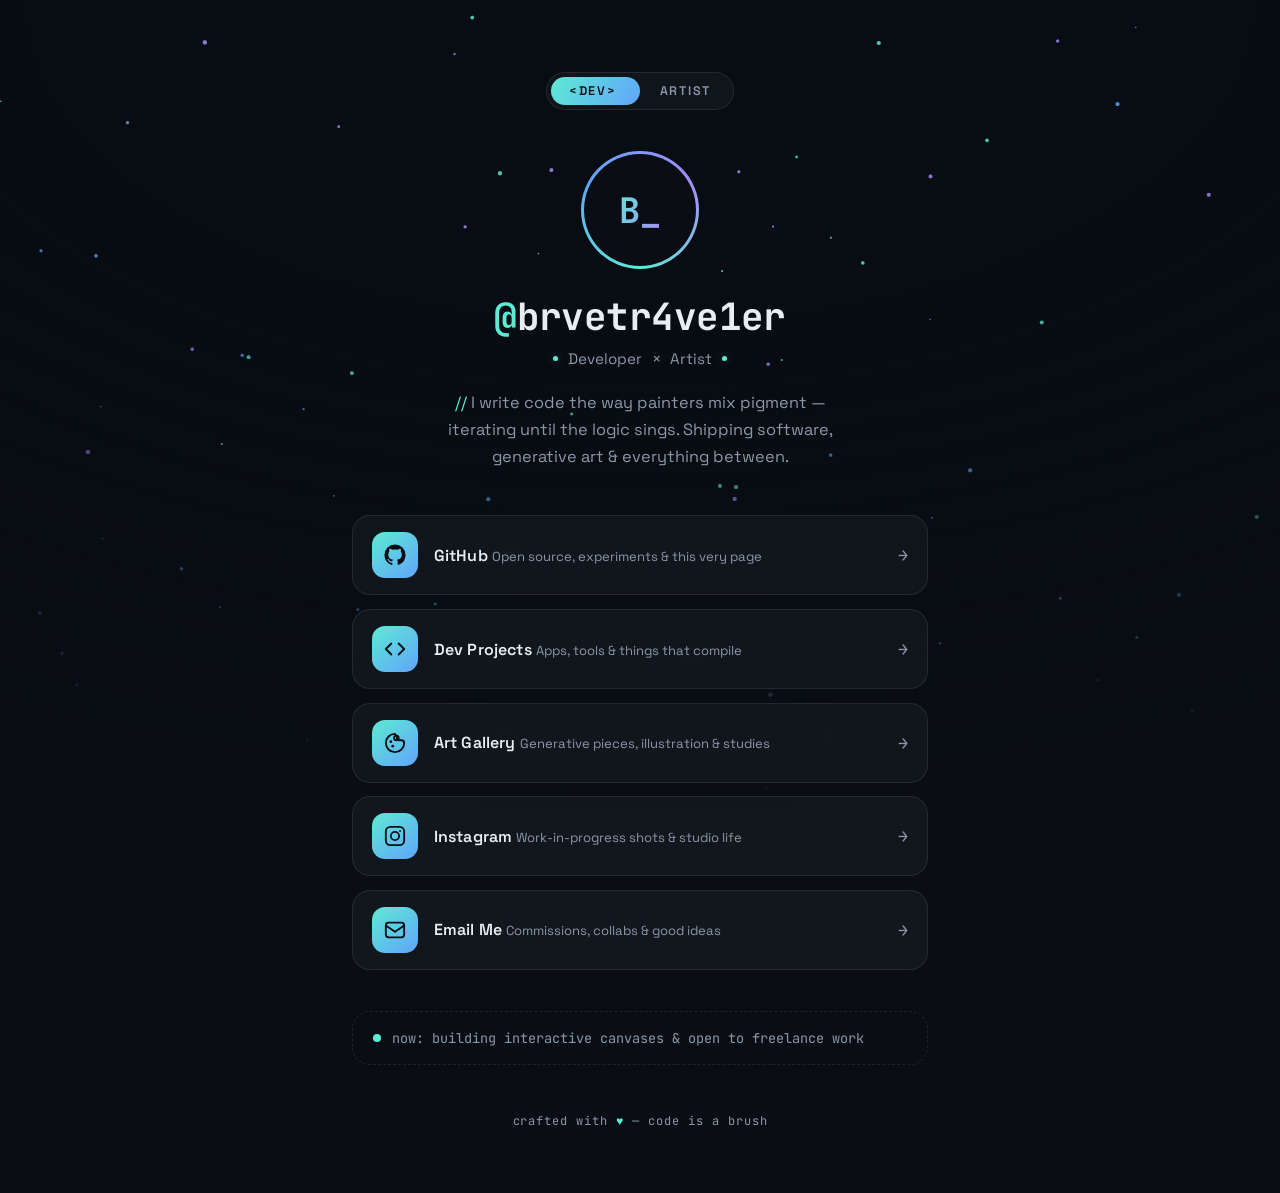
==== index.html @ fadf23df "Add Developer × Artist portfolio link page Single-file linktree-style portfolio with a dev/artist mo" ====
<!DOCTYPE html>
<html lang="en" data-mode="dev">
<head>
<meta charset="UTF-8">
<meta name="viewport" content="width=device-width, initial-scale=1.0">
<meta name="description" content="Developer × Artist — portfolio and links">
<meta property="og:title" content="brvetr4ve1er — Developer × Artist">
<meta property="og:description" content="Code that feels. Art that computes. All my links in one place.">
<title>brvetr4ve1er — Developer × Artist</title>
<link rel="icon" href="data:image/svg+xml,<svg xmlns='http://www.w3.org/2000/svg' viewBox='0 0 100 100'><text y='.9em' font-size='90'>◐</text></svg>">
<link rel="preconnect" href="https://fonts.googleapis.com">
<link rel="preconnect" href="https://fonts.gstatic.com" crossorigin>
<link href="https://fonts.googleapis.com/css2?family=Space+Grotesk:wght@400;500;700&family=JetBrains+Mono:ital,wght@0,400;0,600;1,400&family=Fraunces:ital,opsz,wght@0,9..144,400;0,9..144,600;1,9..144,400&display=swap" rel="stylesheet">
<style>
  /* ============================================================
     THEME TOKENS — the whole personality of the page lives here.
     data-mode="dev"  → terminal night, cyan/green, monospace voice
     data-mode="art"  → gallery dusk, coral/gold, serif voice
     ============================================================ */
  :root {
    --ease: cubic-bezier(.22, 1, .36, 1);
    --radius: 18px;
  }
  html[data-mode="dev"] {
    --bg: #0a0e14;
    --bg-soft: #0f1520;
    --ink: #e6edf3;
    --ink-dim: #8b98a9;
    --accent: #5eead4;
    --accent-2: #60a5fa;
    --accent-3: #a78bfa;
    --card: rgba(148, 163, 184, 0.06);
    --card-border: rgba(148, 163, 184, 0.14);
    --card-hover: rgba(94, 234, 212, 0.08);
    --glow: rgba(94, 234, 212, 0.35);
    --font-display: "JetBrains Mono", ui-monospace, monospace;
    --font-body: "Space Grotesk", system-ui, sans-serif;
    --tag-quote: "// ";
  }
  html[data-mode="art"] {
    --bg: #16090f;
    --bg-soft: #1f0d15;
    --ink: #f8ede4;
    --ink-dim: #b39a92;
    --accent: #fb7185;
    --accent-2: #fbbf24;
    --accent-3: #e879f9;
    --card: rgba(251, 191, 36, 0.05);
    --card-border: rgba(251, 113, 133, 0.18);
    --card-hover: rgba(251, 113, 133, 0.09);
    --glow: rgba(251, 113, 133, 0.35);
    --font-display: "Fraunces", Georgia, serif;
    --font-body: "Fraunces", Georgia, serif;
    --tag-quote: "“";
  }

  * { margin: 0; padding: 0; box-sizing: border-box; }

  html { scroll-behavior: smooth; }

  body {
    background: var(--bg);
    color: var(--ink);
    font-family: var(--font-body);
    min-height: 100dvh;
    overflow-x: hidden;
    transition: background 0.9s var(--ease), color 0.9s var(--ease);
  }

  /* Generative background canvas */
  #field {
    position: fixed;
    inset: 0;
    z-index: 0;
    display: block;
  }
  .vignette {
    position: fixed;
    inset: 0;
    z-index: 1;
    pointer-events: none;
    background:
      radial-gradient(120% 90% at 50% 0%, transparent 40%, var(--bg) 100%);
    transition: background 0.9s var(--ease);
  }

  main {
    position: relative;
    z-index: 2;
    max-width: 620px;
    margin: 0 auto;
    padding: clamp(2.5rem, 8vh, 5.5rem) 1.4rem 4rem;
  }

  /* ------- mode toggle ------- */
  .mode-toggle {
    position: relative;
    margin: 0 auto 2.6rem;
    display: flex;
    width: max-content;
    border: 1px solid var(--card-border);
    border-radius: 999px;
    background: var(--card);
    backdrop-filter: blur(12px);
    overflow: hidden;
    transition: border-color 0.9s var(--ease), background 0.9s var(--ease);
  }
  .mode-toggle button {
    appearance: none;
    border: 0;
    background: transparent;
    color: var(--ink-dim);
    font: 600 0.78rem/1 var(--font-body);
    letter-spacing: 0.14em;
    text-transform: uppercase;
    padding: 0.72rem 1.35rem;
    cursor: pointer;
    position: relative;
    z-index: 1;
    transition: color 0.5s var(--ease);
  }
  .mode-toggle button[aria-pressed="true"] { color: var(--bg); }
  .mode-toggle .thumb {
    position: absolute;
    top: 4px; bottom: 4px; left: 4px;
    width: calc(50% - 4px);
    border-radius: 999px;
    background: linear-gradient(120deg, var(--accent), var(--accent-2));
    transition: transform 0.55s var(--ease), background 0.9s var(--ease);
  }
  html[data-mode="art"] .mode-toggle .thumb { transform: translateX(100%); }

  /* ------- hero ------- */
  .hero { text-align: center; }

  .avatar-ring {
    width: 118px; height: 118px;
    margin: 0 auto 1.4rem;
    border-radius: 50%;
    padding: 3px;
    background: conic-gradient(from 180deg, var(--accent), var(--accent-2), var(--accent-3), var(--accent));
    animation: spin 14s linear infinite;
    transition: background 0.9s var(--ease);
  }
  @keyframes spin { to { transform: rotate(360deg); } }
  .avatar-ring .inner {
    width: 100%; height: 100%;
    border-radius: 50%;
    background: var(--bg);
    display: grid;
    place-items: center;
    overflow: hidden;
    animation: spin 14s linear infinite reverse; /* keep image upright */
  }
  .avatar-ring img {
    width: 100%; height: 100%;
    object-fit: cover;
    border-radius: 50%;
  }
  .avatar-fallback {
    font: 700 2.2rem var(--font-display);
    background: linear-gradient(120deg, var(--accent), var(--accent-3));
    -webkit-background-clip: text;
    background-clip: text;
    color: transparent;
  }

  h1 {
    font-family: var(--font-display);
    font-weight: 700;
    font-size: clamp(1.7rem, 5.5vw, 2.35rem);
    letter-spacing: -0.015em;
    transition: font-family 0.2s;
  }
  h1 .at { color: var(--accent); transition: color 0.9s var(--ease); }

  .role {
    margin-top: 0.55rem;
    font-size: 0.95rem;
    color: var(--ink-dim);
    display: inline-flex;
    align-items: center;
    gap: 0.6rem;
    transition: color 0.9s var(--ease);
  }
  .role .dot {
    width: 5px; height: 5px;
    border-radius: 50%;
    background: var(--accent);
    box-shadow: 0 0 10px var(--glow);
    transition: background 0.9s var(--ease), box-shadow 0.9s var(--ease);
  }

  .bio {
    margin: 1.35rem auto 0;
    max-width: 44ch;
    color: var(--ink-dim);
    font-size: 1.02rem;
    line-height: 1.65;
    transition: color 0.9s var(--ease);
  }
  .bio::before { content: var(--tag-quote); color: var(--accent); transition: color 0.9s var(--ease); }

  /* mode-specific taglines cross-fade */
  .bio span { display: none; }
  html[data-mode="dev"] .bio .say-dev { display: inline; }
  html[data-mode="art"] .bio .say-art { display: inline; }

  /* ------- links ------- */
  .links {
    margin-top: 2.8rem;
    display: grid;
    gap: 0.85rem;
    list-style: none;
  }
  .links a {
    display: grid;
    grid-template-columns: 46px 1fr auto;
    align-items: center;
    gap: 1rem;
    padding: 1rem 1.15rem;
    border-radius: var(--radius);
    border: 1px solid var(--card-border);
    background: var(--card);
    backdrop-filter: blur(12px);
    color: var(--ink);
    text-decoration: none;
    transition:
      transform 0.35s var(--ease),
      background 0.35s var(--ease),
      border-color 0.35s var(--ease),
      box-shadow 0.35s var(--ease);
  }
  .links a:hover, .links a:focus-visible {
    transform: translateY(-3px);
    background: var(--card-hover);
    border-color: var(--accent);
    box-shadow: 0 12px 38px -14px var(--glow);
    outline: none;
  }
  .links a:active { transform: translateY(-1px) scale(0.995); }

  .link-icon {
    width: 46px; height: 46px;
    border-radius: 13px;
    display: grid;
    place-items: center;
    background: linear-gradient(140deg, var(--accent), var(--accent-2));
    color: var(--bg);
    transition: background 0.9s var(--ease);
  }
  .link-icon svg { width: 22px; height: 22px; }

  .link-text .title {
    font-weight: 600;
    font-size: 1rem;
    letter-spacing: 0.01em;
  }
  .link-text .sub {
    margin-top: 2px;
    font-size: 0.82rem;
    color: var(--ink-dim);
    transition: color 0.9s var(--ease);
  }
  .link-arrow {
    color: var(--ink-dim);
    font-family: var(--font-display);
    font-size: 1.05rem;
    transition: transform 0.35s var(--ease), color 0.35s var(--ease);
  }
  .links a:hover .link-arrow { transform: translateX(4px); color: var(--accent); }

  /* ------- now strip ------- */
  .now {
    margin-top: 2.6rem;
    padding: 1.05rem 1.2rem;
    border-radius: var(--radius);
    border: 1px dashed var(--card-border);
    font-family: var(--font-display);
    font-size: 0.85rem;
    color: var(--ink-dim);
    display: flex;
    align-items: center;
    gap: 0.7rem;
    transition: border-color 0.9s var(--ease), color 0.9s var(--ease);
  }
  .now .pulse {
    width: 8px; height: 8px;
    border-radius: 50%;
    background: var(--accent);
    animation: pulse 2s ease-in-out infinite;
    flex-shrink: 0;
    transition: background 0.9s var(--ease);
  }
  @keyframes pulse {
    0%, 100% { box-shadow: 0 0 0 0 var(--glow); }
    50% { box-shadow: 0 0 0 7px transparent; }
  }

  footer {
    margin-top: 3rem;
    text-align: center;
    font-family: var(--font-display);
    font-size: 0.75rem;
    color: var(--ink-dim);
    letter-spacing: 0.08em;
    transition: color 0.9s var(--ease);
  }
  footer .heart { color: var(--accent); transition: color 0.9s var(--ease); }

  /* reveal-on-load choreography */
  .reveal { opacity: 0; transform: translateY(14px); animation: rise 0.8s var(--ease) forwards; }
  @keyframes rise { to { opacity: 1; transform: none; } }

  @media (prefers-reduced-motion: reduce) {
    *, *::before, *::after { animation: none !important; transition: none !important; }
    .reveal { opacity: 1; transform: none; }
  }
</style>
</head>
<body>

<canvas id="field" aria-hidden="true"></canvas>
<div class="vignette" aria-hidden="true"></div>

<main>
  <!-- ======== MODE TOGGLE ======== -->
  <div class="mode-toggle reveal" role="group" aria-label="Theme mode" style="animation-delay:.05s">
    <div class="thumb" aria-hidden="true"></div>
    <button type="button" id="btn-dev" aria-pressed="true">&lt;dev&gt;</button>
    <button type="button" id="btn-art" aria-pressed="false">artist</button>
  </div>

  <!-- ======== HERO ======== -->
  <header class="hero">
    <div class="avatar-ring reveal" style="animation-delay:.12s">
      <div class="inner">
        <img src="https://github.com/brvetr4ve1er.png" alt="Avatar"
             onerror="this.remove(); document.getElementById('avatar-fb').style.display='block'">
        <span id="avatar-fb" class="avatar-fallback" style="display:none">B_</span>
      </div>
    </div>

    <h1 class="reveal" style="animation-delay:.2s"><span class="at">@</span>brvetr4ve1er</h1>

    <p class="role reveal" style="animation-delay:.26s">
      <span class="dot"></span> Developer <span aria-hidden="true">×</span> Artist <span class="dot"></span>
    </p>

    <p class="bio reveal" style="animation-delay:.32s">
      <span class="say-dev">I write code the way painters mix pigment — iterating until the logic sings. Shipping software, generative art & everything between.</span>
      <span class="say-art">Pixels, pigment and procedures. I make art with algorithms and software with soul — every canvas starts as an empty file.</span>
    </p>
  </header>

  <!-- ======== LINKS — edit these! ======== -->
  <ul class="links">
    <li class="reveal" style="animation-delay:.40s">
      <a href="https://github.com/brvetr4ve1er" target="_blank" rel="noopener">
        <span class="link-icon" aria-hidden="true">
          <svg viewBox="0 0 24 24" fill="currentColor"><path d="M12 .5A11.5 11.5 0 0 0 .5 12a11.5 11.5 0 0 0 7.86 10.92c.58.1.79-.25.79-.56v-2c-3.2.7-3.87-1.54-3.87-1.54-.53-1.33-1.28-1.69-1.28-1.69-1.04-.71.08-.7.08-.7 1.15.08 1.76 1.19 1.76 1.19 1.03 1.75 2.69 1.25 3.34.95.1-.74.4-1.25.72-1.53-2.55-.29-5.23-1.28-5.23-5.68 0-1.26.45-2.28 1.19-3.09-.12-.29-.52-1.46.11-3.05 0 0 .97-.31 3.18 1.18a11 11 0 0 1 5.78 0c2.2-1.49 3.17-1.18 3.17-1.18.63 1.59.24 2.76.12 3.05.74.8 1.18 1.83 1.18 3.09 0 4.41-2.68 5.38-5.24 5.66.41.36.77 1.05.77 2.13v3.16c0 .31.2.67.8.55A11.5 11.5 0 0 0 23.5 12 11.5 11.5 0 0 0 12 .5Z"/></svg>
        </span>
        <span class="link-text">
          <span class="title">GitHub</span>
          <span class="sub">Open source, experiments & this very page</span>
        </span>
        <span class="link-arrow" aria-hidden="true">→</span>
      </a>
    </li>

    <li class="reveal" style="animation-delay:.46s">
      <a href="#projects" target="_blank" rel="noopener">
        <span class="link-icon" aria-hidden="true">
          <svg viewBox="0 0 24 24" fill="none" stroke="currentColor" stroke-width="2" stroke-linecap="round" stroke-linejoin="round"><polyline points="16 18 22 12 16 6"/><polyline points="8 6 2 12 8 18"/></svg>
        </span>
        <span class="link-text">
          <span class="title">Dev Projects</span>
          <span class="sub">Apps, tools & things that compile</span>
        </span>
        <span class="link-arrow" aria-hidden="true">→</span>
      </a>
    </li>

    <li class="reveal" style="animation-delay:.52s">
      <a href="#gallery" target="_blank" rel="noopener">
        <span class="link-icon" aria-hidden="true">
          <svg viewBox="0 0 24 24" fill="none" stroke="currentColor" stroke-width="2" stroke-linecap="round" stroke-linejoin="round"><circle cx="13.5" cy="6.5" r="2.5"/><path d="M12 2a10 10 0 1 0 10 10c0-1.7-1.3-3-3-3h-2a3 3 0 0 1-3-3c0-1-.5-2-1-2.5A9.5 9.5 0 0 0 12 2Z"/><circle cx="7.5" cy="10.5" r="1.5" fill="currentColor" stroke="none"/><circle cx="9.5" cy="15.5" r="1.5" fill="currentColor" stroke="none"/></svg>
        </span>
        <span class="link-text">
          <span class="title">Art Gallery</span>
          <span class="sub">Generative pieces, illustration & studies</span>
        </span>
        <span class="link-arrow" aria-hidden="true">→</span>
      </a>
    </li>

    <li class="reveal" style="animation-delay:.58s">
      <a href="#instagram" target="_blank" rel="noopener">
        <span class="link-icon" aria-hidden="true">
          <svg viewBox="0 0 24 24" fill="none" stroke="currentColor" stroke-width="2" stroke-linecap="round" stroke-linejoin="round"><rect x="2" y="2" width="20" height="20" rx="5"/><circle cx="12" cy="12" r="4.5"/><circle cx="17.5" cy="6.5" r="1" fill="currentColor" stroke="none"/></svg>
        </span>
        <span class="link-text">
          <span class="title">Instagram</span>
          <span class="sub">Work-in-progress shots & studio life</span>
        </span>
        <span class="link-arrow" aria-hidden="true">→</span>
      </a>
    </li>

    <li class="reveal" style="animation-delay:.64s">
      <a href="mailto:brvetr4veler@gmail.com">
        <span class="link-icon" aria-hidden="true">
          <svg viewBox="0 0 24 24" fill="none" stroke="currentColor" stroke-width="2" stroke-linecap="round" stroke-linejoin="round"><rect x="2" y="4" width="20" height="16" rx="3"/><path d="m2 7 10 7L22 7"/></svg>
        </span>
        <span class="link-text">
          <span class="title">Email Me</span>
          <span class="sub">Commissions, collabs & good ideas</span>
        </span>
        <span class="link-arrow" aria-hidden="true">→</span>
      </a>
    </li>
  </ul>

  <!-- ======== NOW ======== -->
  <p class="now reveal" style="animation-delay:.72s">
    <span class="pulse"></span>
    <span>now: building interactive canvases &amp; open to freelance work</span>
  </p>

  <footer class="reveal" style="animation-delay:.8s">
    crafted with <span class="heart">♥</span> — code is a brush
  </footer>
</main>

<script>
/* ==============================================================
   Generative background — one particle field, two personalities.
   dev mode : particles snap to a grid-flavored flow, cool hues
   art mode : particles drift like wet paint strokes, warm hues
   ============================================================== */
(() => {
  const canvas = document.getElementById('field');
  const ctx = canvas.getContext('2d');
  const reduced = matchMedia('(prefers-reduced-motion: reduce)').matches;

  const PALETTES = {
    dev: ['94,234,212', '96,165,250', '167,139,250'],
    art: ['251,113,133', '251,191,36', '232,121,249'],
  };

  let W, H, particles = [];
  const COUNT = Math.min(90, Math.floor(innerWidth / 14));

  function mode() { return document.documentElement.dataset.mode; }

  function resize() {
    W = canvas.width = innerWidth * devicePixelRatio;
    H = canvas.height = innerHeight * devicePixelRatio;
    canvas.style.width = innerWidth + 'px';
    canvas.style.height = innerHeight + 'px';
  }

  function spawn() {
    particles = Array.from({ length: COUNT }, () => ({
      x: Math.random() * W,
      y: Math.random() * H,
      vx: 0, vy: 0,
      seed: Math.random() * 1000,
      size: (Math.random() * 1.6 + 0.6) * devicePixelRatio,
      hue: Math.floor(Math.random() * 3),
    }));
  }

  // pseudo-noise flow angle
  function angle(x, y, t, m) {
    const s = m === 'dev' ? 0.0018 : 0.0009;
    const a = Math.sin(x * s + t * 0.0003) + Math.cos(y * s - t * 0.0002);
    if (m === 'dev') {
      // quantize to 8 directions → circuit-board feel
      return Math.round(a * 4) * (Math.PI / 4);
    }
    return a * Math.PI; // smooth, painterly
  }

  let last = 0;
  function frame(t) {
    const m = mode();
    const fade = m === 'dev' ? 0.09 : 0.045; // art mode leaves longer paint trails
    ctx.fillStyle = getComputedStyle(document.body).backgroundColor
      .replace('rgb', 'rgba').replace(')', `, ${fade})`);
    ctx.fillRect(0, 0, W, H);

    const speed = (m === 'dev' ? 0.9 : 0.55) * devicePixelRatio;
    for (const p of particles) {
      const a = angle(p.x, p.y, t + p.seed * 50, m);
      p.vx = p.vx * 0.9 + Math.cos(a) * speed * 0.1;
      p.vy = p.vy * 0.9 + Math.sin(a) * speed * 0.1;
      p.x += p.vx; p.y += p.vy;

      if (p.x < 0) p.x = W; if (p.x > W) p.x = 0;
      if (p.y < 0) p.y = H; if (p.y > H) p.y = 0;

      ctx.beginPath();
      ctx.fillStyle = `rgba(${PALETTES[m][p.hue]}, ${m === 'dev' ? 0.5 : 0.4})`;
      ctx.arc(p.x, p.y, p.size * (m === 'art' ? 1.6 : 1), 0, Math.PI * 2);
      ctx.fill();
    }
    if (!reduced) requestAnimationFrame(frame);
  }

  addEventListener('resize', () => { resize(); spawn(); }, { passive: true });
  resize(); spawn();
  if (reduced) { frame(0); } else { requestAnimationFrame(frame); }

  /* -------- mode toggle wiring -------- */
  const btnDev = document.getElementById('btn-dev');
  const btnArt = document.getElementById('btn-art');
  function setMode(m) {
    document.documentElement.dataset.mode = m;
    btnDev.setAttribute('aria-pressed', String(m === 'dev'));
    btnArt.setAttribute('aria-pressed', String(m === 'art'));
    try { localStorage.setItem('mode', m); } catch {}
    // hard clear so trails from the old palette don't linger
    ctx.fillStyle = getComputedStyle(document.body).backgroundColor;
    ctx.fillRect(0, 0, W, H);
  }
  btnDev.addEventListener('click', () => setMode('dev'));
  btnArt.addEventListener('click', () => setMode('art'));
  try {
    const saved = localStorage.getItem('mode');
    if (saved === 'art' || saved === 'dev') setMode(saved);
  } catch {}
})();
</script>
</body>
</html>
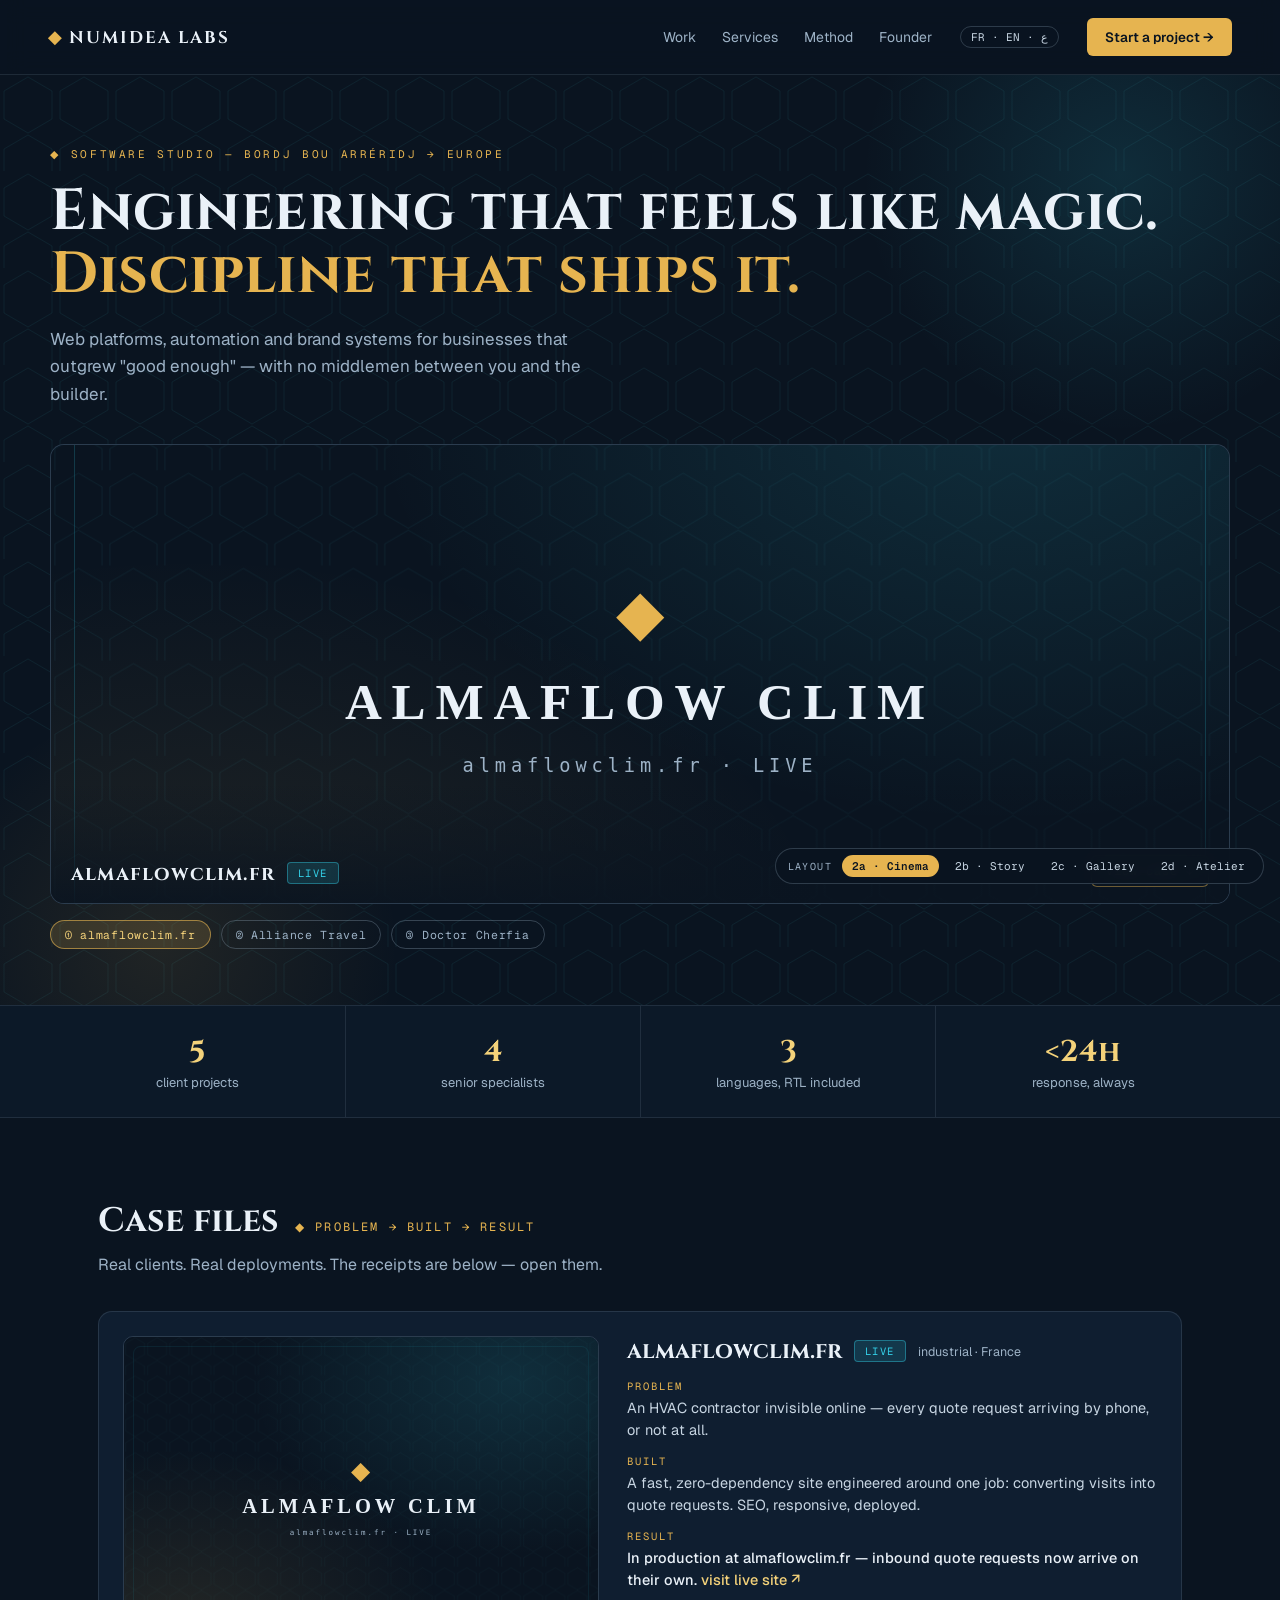
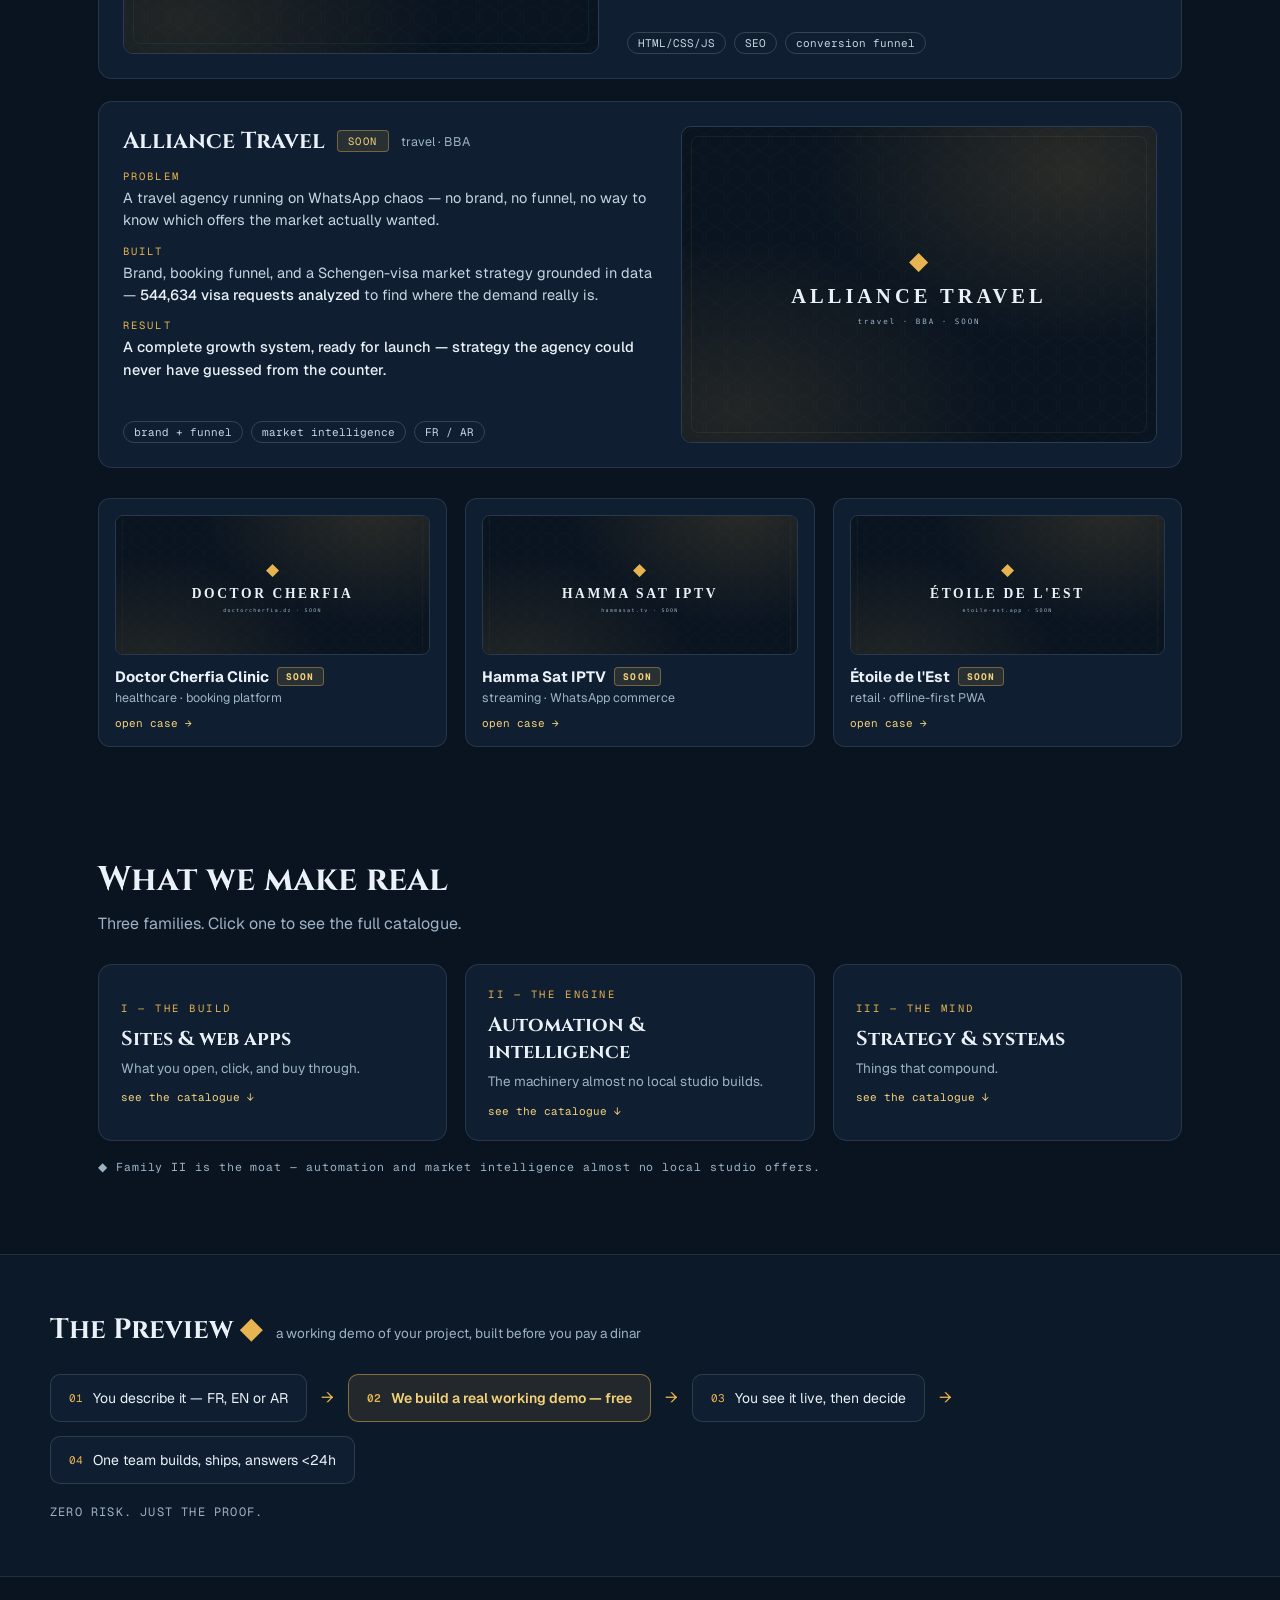
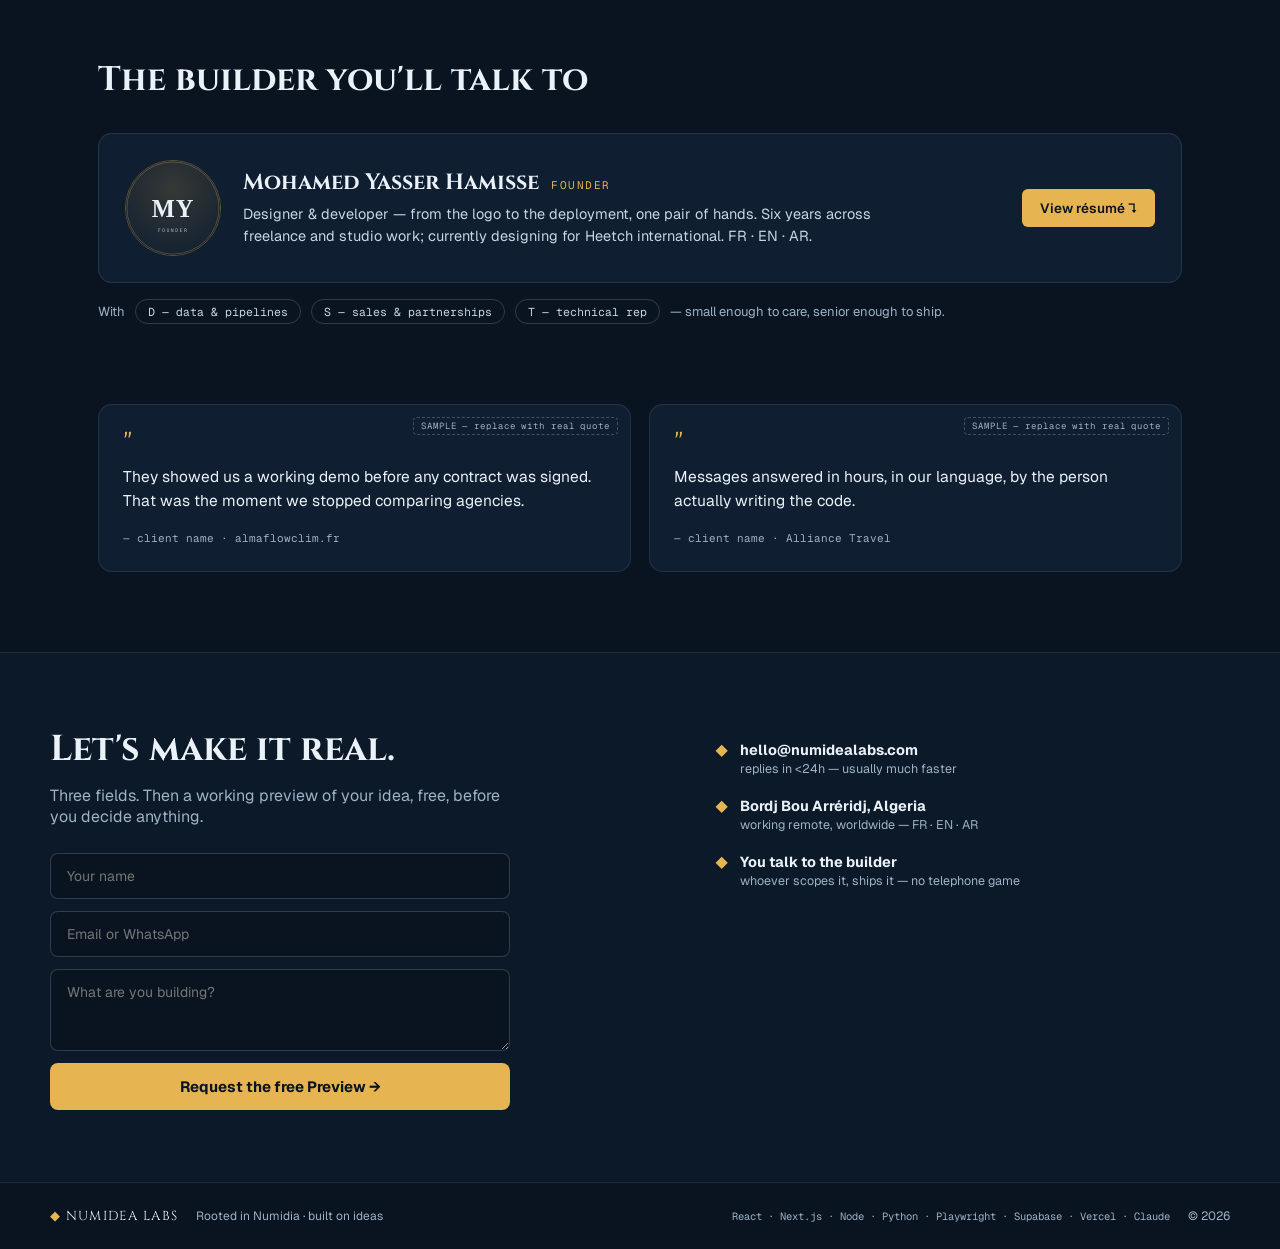
==== commit 5491dae9: "Rebuild home page as Numidea Labs landing with 4 switchable layouts Implements all four design direc" ====
--- a/index.html
+++ b/index.html
@@ -1,536 +1,841 @@
 <!DOCTYPE html>
-<html lang="en" data-mode="dev">
+<html lang="en" data-layout="2a">
 <head>
-<meta charset="UTF-8">
-<meta name="viewport" content="width=device-width, initial-scale=1.0">
-<meta name="description" content="Developer × Artist — portfolio and links">
-<meta property="og:title" content="brvetr4ve1er — Developer × Artist">
-<meta property="og:description" content="Code that feels. Art that computes. All my links in one place.">
-<title>brvetr4ve1er — Developer × Artist</title>
-<link rel="icon" href="data:image/svg+xml,<svg xmlns='http://www.w3.org/2000/svg' viewBox='0 0 100 100'><text y='.9em' font-size='90'>◐</text></svg>">
+<meta charset="utf-8">
+<meta name="viewport" content="width=device-width, initial-scale=1">
+<meta name="description" content="Numidea Labs — software studio in Bordj Bou Arréridj. Web platforms, automation and brand systems. Engineering that feels like magic. Discipline that ships it.">
+<meta property="og:title" content="Numidea Labs — Engineering that feels like magic.">
+<meta property="og:description" content="Real clients. Real deployments. A working demo of your project, built free, before you decide anything.">
+<title>Numidea Labs — Engineering that feels like magic. Discipline that ships it.</title>
+<link rel="icon" href="data:image/svg+xml,<svg xmlns='http://www.w3.org/2000/svg' viewBox='0 0 100 100'><text y='.85em' font-size='80' fill='%23E6B450'>◆</text></svg>">
 <link rel="preconnect" href="https://fonts.googleapis.com">
 <link rel="preconnect" href="https://fonts.gstatic.com" crossorigin>
-<link href="https://fonts.googleapis.com/css2?family=Space+Grotesk:wght@400;500;700&family=JetBrains+Mono:ital,wght@0,400;0,600;1,400&family=Fraunces:ital,opsz,wght@0,9..144,400;0,9..144,600;1,9..144,400&display=swap" rel="stylesheet">
-<style>
-  /* ============================================================
-     THEME TOKENS — the whole personality of the page lives here.
-     data-mode="dev"  → terminal night, cyan/green, monospace voice
-     data-mode="art"  → gallery dusk, coral/gold, serif voice
-     ============================================================ */
-  :root {
-    --ease: cubic-bezier(.22, 1, .36, 1);
-    --radius: 18px;
-  }
-  html[data-mode="dev"] {
-    --bg: #0a0e14;
-    --bg-soft: #0f1520;
-    --ink: #e6edf3;
-    --ink-dim: #8b98a9;
-    --accent: #5eead4;
-    --accent-2: #60a5fa;
-    --accent-3: #a78bfa;
-    --card: rgba(148, 163, 184, 0.06);
-    --card-border: rgba(148, 163, 184, 0.14);
-    --card-hover: rgba(94, 234, 212, 0.08);
-    --glow: rgba(94, 234, 212, 0.35);
-    --font-display: "JetBrains Mono", ui-monospace, monospace;
-    --font-body: "Space Grotesk", system-ui, sans-serif;
-    --tag-quote: "// ";
-  }
-  html[data-mode="art"] {
-    --bg: #16090f;
-    --bg-soft: #1f0d15;
-    --ink: #f8ede4;
-    --ink-dim: #b39a92;
-    --accent: #fb7185;
-    --accent-2: #fbbf24;
-    --accent-3: #e879f9;
-    --card: rgba(251, 191, 36, 0.05);
-    --card-border: rgba(251, 113, 133, 0.18);
-    --card-hover: rgba(251, 113, 133, 0.09);
-    --glow: rgba(251, 113, 133, 0.35);
-    --font-display: "Fraunces", Georgia, serif;
-    --font-body: "Fraunces", Georgia, serif;
-    --tag-quote: "“";
-  }
-
-  * { margin: 0; padding: 0; box-sizing: border-box; }
-
-  html { scroll-behavior: smooth; }
-
-  body {
-    background: var(--bg);
-    color: var(--ink);
-    font-family: var(--font-body);
-    min-height: 100dvh;
-    overflow-x: hidden;
-    transition: background 0.9s var(--ease), color 0.9s var(--ease);
-  }
-
-  /* Generative background canvas */
-  #field {
-    position: fixed;
-    inset: 0;
-    z-index: 0;
-    display: block;
-  }
-  .vignette {
-    position: fixed;
-    inset: 0;
-    z-index: 1;
-    pointer-events: none;
-    background:
-      radial-gradient(120% 90% at 50% 0%, transparent 40%, var(--bg) 100%);
-    transition: background 0.9s var(--ease);
-  }
-
-  main {
-    position: relative;
-    z-index: 2;
-    max-width: 620px;
-    margin: 0 auto;
-    padding: clamp(2.5rem, 8vh, 5.5rem) 1.4rem 4rem;
-  }
-
-  /* ------- mode toggle ------- */
-  .mode-toggle {
-    position: relative;
-    margin: 0 auto 2.6rem;
-    display: flex;
-    width: max-content;
-    border: 1px solid var(--card-border);
-    border-radius: 999px;
-    background: var(--card);
-    backdrop-filter: blur(12px);
-    overflow: hidden;
-    transition: border-color 0.9s var(--ease), background 0.9s var(--ease);
-  }
-  .mode-toggle button {
-    appearance: none;
-    border: 0;
-    background: transparent;
-    color: var(--ink-dim);
-    font: 600 0.78rem/1 var(--font-body);
-    letter-spacing: 0.14em;
-    text-transform: uppercase;
-    padding: 0.72rem 1.35rem;
-    cursor: pointer;
-    position: relative;
-    z-index: 1;
-    transition: color 0.5s var(--ease);
-  }
-  .mode-toggle button[aria-pressed="true"] { color: var(--bg); }
-  .mode-toggle .thumb {
-    position: absolute;
-    top: 4px; bottom: 4px; left: 4px;
-    width: calc(50% - 4px);
-    border-radius: 999px;
-    background: linear-gradient(120deg, var(--accent), var(--accent-2));
-    transition: transform 0.55s var(--ease), background 0.9s var(--ease);
-  }
-  html[data-mode="art"] .mode-toggle .thumb { transform: translateX(100%); }
-
-  /* ------- hero ------- */
-  .hero { text-align: center; }
-
-  .avatar-ring {
-    width: 118px; height: 118px;
-    margin: 0 auto 1.4rem;
-    border-radius: 50%;
-    padding: 3px;
-    background: conic-gradient(from 180deg, var(--accent), var(--accent-2), var(--accent-3), var(--accent));
-    animation: spin 14s linear infinite;
-    transition: background 0.9s var(--ease);
-  }
-  @keyframes spin { to { transform: rotate(360deg); } }
-  .avatar-ring .inner {
-    width: 100%; height: 100%;
-    border-radius: 50%;
-    background: var(--bg);
-    display: grid;
-    place-items: center;
-    overflow: hidden;
-    animation: spin 14s linear infinite reverse; /* keep image upright */
-  }
-  .avatar-ring img {
-    width: 100%; height: 100%;
-    object-fit: cover;
-    border-radius: 50%;
-  }
-  .avatar-fallback {
-    font: 700 2.2rem var(--font-display);
-    background: linear-gradient(120deg, var(--accent), var(--accent-3));
-    -webkit-background-clip: text;
-    background-clip: text;
-    color: transparent;
-  }
-
-  h1 {
-    font-family: var(--font-display);
-    font-weight: 700;
-    font-size: clamp(1.7rem, 5.5vw, 2.35rem);
-    letter-spacing: -0.015em;
-    transition: font-family 0.2s;
-  }
-  h1 .at { color: var(--accent); transition: color 0.9s var(--ease); }
-
-  .role {
-    margin-top: 0.55rem;
-    font-size: 0.95rem;
-    color: var(--ink-dim);
-    display: inline-flex;
-    align-items: center;
-    gap: 0.6rem;
-    transition: color 0.9s var(--ease);
-  }
-  .role .dot {
-    width: 5px; height: 5px;
-    border-radius: 50%;
-    background: var(--accent);
-    box-shadow: 0 0 10px var(--glow);
-    transition: background 0.9s var(--ease), box-shadow 0.9s var(--ease);
-  }
-
-  .bio {
-    margin: 1.35rem auto 0;
-    max-width: 44ch;
-    color: var(--ink-dim);
-    font-size: 1.02rem;
-    line-height: 1.65;
-    transition: color 0.9s var(--ease);
-  }
-  .bio::before { content: var(--tag-quote); color: var(--accent); transition: color 0.9s var(--ease); }
-
-  /* mode-specific taglines cross-fade */
-  .bio span { display: none; }
-  html[data-mode="dev"] .bio .say-dev { display: inline; }
-  html[data-mode="art"] .bio .say-art { display: inline; }
-
-  /* ------- links ------- */
-  .links {
-    margin-top: 2.8rem;
-    display: grid;
-    gap: 0.85rem;
-    list-style: none;
-  }
-  .links a {
-    display: grid;
-    grid-template-columns: 46px 1fr auto;
-    align-items: center;
-    gap: 1rem;
-    padding: 1rem 1.15rem;
-    border-radius: var(--radius);
-    border: 1px solid var(--card-border);
-    background: var(--card);
-    backdrop-filter: blur(12px);
-    color: var(--ink);
-    text-decoration: none;
-    transition:
-      transform 0.35s var(--ease),
-      background 0.35s var(--ease),
-      border-color 0.35s var(--ease),
-      box-shadow 0.35s var(--ease);
-  }
-  .links a:hover, .links a:focus-visible {
-    transform: translateY(-3px);
-    background: var(--card-hover);
-    border-color: var(--accent);
-    box-shadow: 0 12px 38px -14px var(--glow);
-    outline: none;
-  }
-  .links a:active { transform: translateY(-1px) scale(0.995); }
-
-  .link-icon {
-    width: 46px; height: 46px;
-    border-radius: 13px;
-    display: grid;
-    place-items: center;
-    background: linear-gradient(140deg, var(--accent), var(--accent-2));
-    color: var(--bg);
-    transition: background 0.9s var(--ease);
-  }
-  .link-icon svg { width: 22px; height: 22px; }
-
-  .link-text .title {
-    font-weight: 600;
-    font-size: 1rem;
-    letter-spacing: 0.01em;
-  }
-  .link-text .sub {
-    margin-top: 2px;
-    font-size: 0.82rem;
-    color: var(--ink-dim);
-    transition: color 0.9s var(--ease);
-  }
-  .link-arrow {
-    color: var(--ink-dim);
-    font-family: var(--font-display);
-    font-size: 1.05rem;
-    transition: transform 0.35s var(--ease), color 0.35s var(--ease);
-  }
-  .links a:hover .link-arrow { transform: translateX(4px); color: var(--accent); }
-
-  /* ------- now strip ------- */
-  .now {
-    margin-top: 2.6rem;
-    padding: 1.05rem 1.2rem;
-    border-radius: var(--radius);
-    border: 1px dashed var(--card-border);
-    font-family: var(--font-display);
-    font-size: 0.85rem;
-    color: var(--ink-dim);
-    display: flex;
-    align-items: center;
-    gap: 0.7rem;
-    transition: border-color 0.9s var(--ease), color 0.9s var(--ease);
-  }
-  .now .pulse {
-    width: 8px; height: 8px;
-    border-radius: 50%;
-    background: var(--accent);
-    animation: pulse 2s ease-in-out infinite;
-    flex-shrink: 0;
-    transition: background 0.9s var(--ease);
-  }
-  @keyframes pulse {
-    0%, 100% { box-shadow: 0 0 0 0 var(--glow); }
-    50% { box-shadow: 0 0 0 7px transparent; }
-  }
-
-  footer {
-    margin-top: 3rem;
-    text-align: center;
-    font-family: var(--font-display);
-    font-size: 0.75rem;
-    color: var(--ink-dim);
-    letter-spacing: 0.08em;
-    transition: color 0.9s var(--ease);
-  }
-  footer .heart { color: var(--accent); transition: color 0.9s var(--ease); }
-
-  /* reveal-on-load choreography */
-  .reveal { opacity: 0; transform: translateY(14px); animation: rise 0.8s var(--ease) forwards; }
-  @keyframes rise { to { opacity: 1; transform: none; } }
-
-  @media (prefers-reduced-motion: reduce) {
-    *, *::before, *::after { animation: none !important; transition: none !important; }
-    .reveal { opacity: 1; transform: none; }
-  }
-</style>
+<link href="https://fonts.googleapis.com/css2?family=Cinzel:wght@500;600;700;800&family=Geist:wght@300;400;500;600;700&family=Geist+Mono:wght@400;500;600&display=swap" rel="stylesheet">
+<link rel="stylesheet" href="assets/styles.css">
+<script>
+/* apply the saved layout before first paint to avoid flashing the default */
+(function () {
+  try {
+    var q = new URLSearchParams(location.search).get('layout');
+    var l = q || localStorage.getItem('numidea-layout');
+    if (['2a', '2b', '2c', '2d'].indexOf(l) !== -1) document.documentElement.setAttribute('data-layout', l);
+  } catch (e) {}
+})();
+</script>
 </head>
 <body>
 
-<canvas id="field" aria-hidden="true"></canvas>
-<div class="vignette" aria-hidden="true"></div>
-
-<main>
-  <!-- ======== MODE TOGGLE ======== -->
-  <div class="mode-toggle reveal" role="group" aria-label="Theme mode" style="animation-delay:.05s">
-    <div class="thumb" aria-hidden="true"></div>
-    <button type="button" id="btn-dev" aria-pressed="true">&lt;dev&gt;</button>
-    <button type="button" id="btn-art" aria-pressed="false">artist</button>
+<!-- ======================================================================
+     LAYOUT 2A — PROOF-FIRST CINEMA
+     ====================================================================== -->
+<div class="layout layout-2a">
+  <nav class="navbar a-nav">
+    <div class="navbar__row">
+      <a class="navbar__logo" href="#a-top"><span>◆</span> NUMIDEA LABS</a>
+      <div class="navbar__spacer"></div>
+      <div class="navbar__links">
+        <a href="#a-work">Work</a>
+        <a href="#a-services">Services</a>
+        <a href="#a-method">Method</a>
+        <a href="#a-founder">Founder</a>
+      </div>
+      <span class="pill">FR · EN · ع</span>
+      <a class="btn-gold" href="#a-contact">Start a project →</a>
+    </div>
+  </nav>
+
+  <header id="a-top" class="a-hero">
+    <div class="hexbg"></div>
+    <div class="glow a-hero__glow-1"></div>
+    <div class="glow a-hero__glow-2"></div>
+    <div class="a-hero__inner">
+      <div class="kicker"><span>◆</span><span>SOFTWARE STUDIO — BORDJ BOU ARRÉRIDJ → EUROPE</span></div>
+      <h1>Engineering that feels like magic.<br><span class="gold">Discipline that ships it.</span></h1>
+      <p class="a-hero__sub">Web platforms, automation and brand systems for businesses that outgrew "good enough" — with no middlemen between you and the builder.</p>
+
+      <div class="a-feature">
+        <div class="a-feature__layer is-on"><img class="cover" src="assets/covers/almaflow.svg" alt="almaflowclim.fr"></div>
+        <div class="a-feature__layer"><img class="cover" src="assets/covers/alliance.svg" alt="Alliance Travel"></div>
+        <div class="a-feature__layer"><img class="cover" src="assets/covers/cherfia.svg" alt="Doctor Cherfia"></div>
+        <div class="a-feature__scrim"></div>
+        <div class="a-feature__caption">
+          <span class="a-feature__name" id="a-feat-name">almaflowclim.fr</span>
+          <span class="badge badge--live" id="a-feat-badge">LIVE</span>
+        </div>
+        <a class="btn-ghost a-feature__cta" href="#a-work">view case ↓</a>
+      </div>
+      <div class="a-featchips">
+        <button type="button" class="is-active">① almaflowclim.fr</button>
+        <button type="button">② Alliance Travel</button>
+        <button type="button">③ Doctor Cherfia</button>
+      </div>
+    </div>
+  </header>
+
+  <section class="a-proofbar">
+    <div class="a-proofbar__grid">
+      <div class="a-proofbar__cell"><div class="a-proofbar__num">5</div><div class="a-proofbar__cap">client projects</div></div>
+      <div class="a-proofbar__cell"><div class="a-proofbar__num">4</div><div class="a-proofbar__cap">senior specialists</div></div>
+      <div class="a-proofbar__cell"><div class="a-proofbar__num">3</div><div class="a-proofbar__cap">languages, RTL included</div></div>
+      <div class="a-proofbar__cell"><div class="a-proofbar__num">&lt;24h</div><div class="a-proofbar__cap">response, always</div></div>
+    </div>
+  </section>
+
+  <section id="a-work" class="a-work">
+    <div class="a-work__head">
+      <h2>Case files</h2>
+      <span class="kicker">◆ PROBLEM → BUILT → RESULT</span>
+    </div>
+    <p class="a-work__lede">Real clients. Real deployments. The receipts are below — open them.</p>
+
+    <article class="a-strip">
+      <div class="a-strip__shot"><img class="cover" src="assets/covers/almaflow.svg" alt="almaflowclim.fr — screenshot"></div>
+      <div class="a-strip__body">
+        <div class="a-strip__title"><h3>almaflowclim.fr</h3><span class="badge badge--live">LIVE</span><span class="a-strip__sector">industrial · France</span></div>
+        <div><div class="a-label">PROBLEM</div><p class="a-strip__text">An HVAC contractor invisible online — every quote request arriving by phone, or not at all.</p></div>
+        <div><div class="a-label">BUILT</div><p class="a-strip__text">A fast, zero-dependency site engineered around one job: converting visits into quote requests. SEO, responsive, deployed.</p></div>
+        <div><div class="a-label">RESULT</div><p class="a-strip__result">In production at almaflowclim.fr — inbound quote requests now arrive on their own. <a href="https://almaflowclim.fr" target="_blank" rel="noreferrer">visit live site ↗</a></p></div>
+        <div class="a-strip__chips"><span class="pill">HTML/CSS/JS</span><span class="pill">SEO</span><span class="pill">conversion funnel</span></div>
+      </div>
+    </article>
+
+    <article class="a-strip a-strip--mirror">
+      <div class="a-strip__body">
+        <div class="a-strip__title"><h3>Alliance Travel</h3><span class="badge badge--soon">SOON</span><span class="a-strip__sector">travel · BBA</span></div>
+        <div><div class="a-label">PROBLEM</div><p class="a-strip__text">A travel agency running on WhatsApp chaos — no brand, no funnel, no way to know which offers the market actually wanted.</p></div>
+        <div><div class="a-label">BUILT</div><p class="a-strip__text">Brand, booking funnel, and a Schengen-visa market strategy grounded in data — <span class="stat">544,634 visa requests analyzed</span> to find where the demand really is.</p></div>
+        <div><div class="a-label">RESULT</div><p class="a-strip__result">A complete growth system, ready for launch — strategy the agency could never have guessed from the counter.</p></div>
+        <div class="a-strip__chips"><span class="pill">brand + funnel</span><span class="pill">market intelligence</span><span class="pill">FR / AR</span></div>
+      </div>
+      <div class="a-strip__shot"><img class="cover" src="assets/covers/alliance.svg" alt="Alliance Travel — brand"></div>
+    </article>
+
+    <div class="a-grid3">
+      <button type="button" class="a-card" data-open-case="cherfia">
+        <div class="a-card__thumb"><img class="cover" src="assets/covers/cherfia.svg" alt="Doctor Cherfia Clinic"></div>
+        <div class="a-card__name">Doctor Cherfia Clinic <span class="badge badge--soon badge--sm">SOON</span></div>
+        <div class="a-card__sector">healthcare · booking platform</div>
+        <div class="a-card__cta">open case →</div>
+      </button>
+      <button type="button" class="a-card" data-open-case="hammasat">
+        <div class="a-card__thumb"><img class="cover" src="assets/covers/hammasat.svg" alt="Hamma Sat IPTV"></div>
+        <div class="a-card__name">Hamma Sat IPTV <span class="badge badge--soon badge--sm">SOON</span></div>
+        <div class="a-card__sector">streaming · WhatsApp commerce</div>
+        <div class="a-card__cta">open case →</div>
+      </button>
+      <button type="button" class="a-card" data-open-case="etoile">
+        <div class="a-card__thumb"><img class="cover" src="assets/covers/etoile.svg" alt="Étoile de l'Est"></div>
+        <div class="a-card__name">Étoile de l'Est <span class="badge badge--soon badge--sm">SOON</span></div>
+        <div class="a-card__sector">retail · offline-first PWA</div>
+        <div class="a-card__cta">open case →</div>
+      </button>
+    </div>
+  </section>
+
+  <section id="a-services" class="a-services">
+    <h2>What we make real</h2>
+    <p class="a-services__lede">Three families. Click one to see the full catalogue.</p>
+    <div class="a-grid3" style="margin-top:0">
+      <button type="button" class="a-fam">
+        <div class="a-fam__code">I — THE BUILD</div>
+        <h3>Sites &amp; web apps</h3>
+        <p class="a-fam__tag">What you open, click, and buy through.</p>
+        <div class="accordion">
+          <div class="a-fam__list">
+            <div class="a-fam__item"><span class="star">★</span><div><b>Sites &amp; web apps</b><span> — the obvious choice</span></div></div>
+            <div class="a-fam__item"><span class="star">◆</span><div><b>Identity &amp; visual systems</b><span> — trust before the first word</span></div></div>
+            <div class="a-fam__item"><span class="star">◆</span><div><b>Store &amp; booking</b><span> — from visit to checkout</span></div></div>
+            <div class="a-fam__item"><span class="star">◆</span><div><b>Graphic &amp; social design</b><span> — you scroll, you stop</span></div></div>
+          </div>
+        </div>
+        <div class="a-fam__cta">see the catalogue ↓</div>
+      </button>
+      <button type="button" class="a-fam">
+        <div class="a-fam__code">II — THE ENGINE</div>
+        <h3>Automation &amp; intelligence</h3>
+        <p class="a-fam__tag">The machinery almost no local studio builds.</p>
+        <div class="accordion">
+          <div class="a-fam__list">
+            <div class="a-fam__item"><span class="star">★</span><div><b>Automation &amp; pipelines</b><span> — kill the grind</span></div></div>
+            <div class="a-fam__item"><span class="star">★</span><div><b>Market &amp; product intelligence</b><span> — see the market clearly</span></div></div>
+            <div class="a-fam__item"><span class="star">◆</span><div><b>Data science &amp; analytics</b><span> — signal in the noise</span></div></div>
+          </div>
+        </div>
+        <div class="a-fam__cta">see the catalogue ↓</div>
+      </button>
+      <button type="button" class="a-fam">
+        <div class="a-fam__code">III — THE MIND</div>
+        <h3>Strategy &amp; systems</h3>
+        <p class="a-fam__tag">Things that compound.</p>
+        <div class="accordion">
+          <div class="a-fam__list">
+            <div class="a-fam__item"><span class="star">★</span><div><b>Strategy &amp; growth consulting</b><span> — data, not vibes</span></div></div>
+            <div class="a-fam__item"><span class="star">◆</span><div><b>Knowledge systems</b><span> — a company that remembers</span></div></div>
+            <div class="a-fam__item"><span class="star">◆</span><div><b>Custom AI tools</b><span> — software that builds your software</span></div></div>
+          </div>
+        </div>
+        <div class="a-fam__cta">see the catalogue ↓</div>
+      </button>
+    </div>
+    <p class="a-services__moat">◆ Family II is the moat — automation and market intelligence almost no local studio offers.</p>
+  </section>
+
+  <section id="a-method" class="a-method">
+    <div class="a-method__inner">
+      <div class="a-method__head">
+        <h2>The Preview <span>◆</span></h2>
+        <p>a working demo of your project, built before you pay a dinar</p>
+      </div>
+      <div class="a-method__flow">
+        <div class="a-method__step"><span class="num">01</span><span>You describe it — FR, EN or AR</span></div>
+        <span class="method-arrow">→</span>
+        <div class="a-method__step a-method__step--gold"><span class="num">02</span><span>We build a real working demo — free</span></div>
+        <span class="method-arrow">→</span>
+        <div class="a-method__step"><span class="num">03</span><span>You see it live, then decide</span></div>
+        <span class="method-arrow">→</span>
+        <div class="a-method__step"><span class="num">04</span><span>One team builds, ships, answers &lt;24h</span></div>
+      </div>
+      <p class="a-method__tagline">ZERO RISK. JUST THE PROOF.</p>
+    </div>
+  </section>
+
+  <section id="a-founder" class="a-founder">
+    <h2>The builder you'll talk to</h2>
+    <div class="a-founder__card">
+      <div class="a-founder__row">
+        <div class="a-founder__photo"><img class="cover cover--circle" src="assets/covers/founder.svg" alt="Mohamed Yasser Hamisse"></div>
+        <div class="a-founder__id">
+          <div class="nameline"><h3>Mohamed Yasser Hamisse</h3><span class="role">FOUNDER</span></div>
+          <p>Designer &amp; developer — from the logo to the deployment, one pair of hands. Six years across freelance and studio work; currently designing for Heetch international. FR · EN · AR.</p>
+        </div>
+        <button type="button" class="btn-gold" id="a-cv-toggle" data-open-label="Close résumé ↑" data-closed-label="View résumé ↴">View résumé ↴</button>
+      </div>
+      <div class="accordion" id="a-cv-panel">
+        <div class="a-cv">
+          <div>
+            <div class="a-cv__head">◆ EXPERIENCE</div>
+            <div class="a-cv__xp">
+              <div class="a-cv__job"><span class="a-cv__date">2026 — now</span><div><b>Heetch International</b><span class="role"> · Graphic Designer</span><p>Visual production for an international mobility platform; brand rollout across campaigns and social.</p></div></div>
+              <div class="a-cv__job"><span class="a-cv__date">2019 — now</span><div><b>Grafil Studio / tr4veler.designs</b><span class="role"> · Freelance</span><p>Conversion-focused sites and identities sold end-to-end — design, CMS, SEO, deploy. AI woven into the workflow: ~20% faster production.</p></div></div>
+              <div class="a-cv__job"><span class="a-cv__date">2026</span><div><b>Alliance Travel</b><span class="role"> · Web Dev &amp; Social Media</span><p>Full agency website, brand refresh, trilingual social strategy — direct partnership with the director.</p></div></div>
+              <div class="a-cv__job"><span class="a-cv__date">2025 — 26</span><div><b>SPA Bordj Steel</b><span class="role"> · Graphic &amp; Web Designer</span><p>Identity redesign and responsive site for an industrial player — web presence delivered A→Z.</p></div></div>
+              <div class="a-cv__job"><span class="a-cv__date">2024</span><div><b>Artiland.Studio</b><span class="role"> · Content &amp; Video</span><p>Short-form video for events and community campaigns; creative workshops.</p></div></div>
+            </div>
+          </div>
+          <div class="a-cv__side">
+            <div><div class="a-cv__head">◆ SKILLS</div>
+              <div class="a-cv__skills">
+                <div><b>Design &amp; identity</b> — branding, art direction, UI/UX, illustration, photo</div>
+                <div><b>Web &amp; front-end</b> — HTML/CSS/JS, React, landing pages, CMS, SEO</div>
+                <div><b>Strategy &amp; content</b> — social, creative copy, AI integration, automation</div>
+              </div>
+            </div>
+            <div><div class="a-cv__head">◆ LANGUAGES</div>
+              <div class="a-cv__langs"><span class="pill">Français C2</span><span class="pill">English C1</span><span class="pill">العربية native</span></div>
+            </div>
+            <div><div class="a-cv__head">◆ EDUCATION</div>
+              <div class="a-cv__edu">CS &amp; Development — Univ. Mohamed El Bachir El Ibrahimi, 2018–2024<br><span>Certifications: Duolingo English · Digital Design · 3D Motion</span></div>
+            </div>
+            <a class="btn-ghost a-cv__dl" href="assets/cv_yasser_hamisse_2026.pdf" target="_blank">download full CV (PDF) ↓</a>
+          </div>
+        </div>
+      </div>
+    </div>
+    <div class="a-founder__team">
+      <span class="note">With</span>
+      <span class="pill">D — data &amp; pipelines</span>
+      <span class="pill">S — sales &amp; partnerships</span>
+      <span class="pill">T — technical rep</span>
+      <span class="note">— small enough to care, senior enough to ship.</span>
+    </div>
+  </section>
+
+  <section class="a-quotes">
+    <div class="a-quotes__grid">
+      <figure class="quote-card" style="margin:0">
+        <span class="quote-card__tag">SAMPLE — replace with real quote</span>
+        <div class="quote-card__mark">"</div>
+        <p>They showed us a working demo before any contract was signed. That was the moment we stopped comparing agencies.</p>
+        <cite>— client name · almaflowclim.fr</cite>
+      </figure>
+      <figure class="quote-card" style="margin:0">
+        <span class="quote-card__tag">SAMPLE — replace with real quote</span>
+        <div class="quote-card__mark">"</div>
+        <p>Messages answered in hours, in our language, by the person actually writing the code.</p>
+        <cite>— client name · Alliance Travel</cite>
+      </figure>
+    </div>
+  </section>
+
+  <section id="a-contact" class="a-contact">
+    <div class="a-contact__grid">
+      <div>
+        <h2>Let's make it real.</h2>
+        <p class="a-contact__lede">Three fields. Then a working preview of your idea, free, before you decide anything.</p>
+        <form class="a-contact__form" data-preview-form>
+          <input class="input" placeholder="Your name" required>
+          <input class="input" placeholder="Email or WhatsApp" required>
+          <textarea class="input" placeholder="What are you building?" rows="3"></textarea>
+          <button type="submit" class="btn-gold">Request the free Preview →</button>
+        </form>
+      </div>
+      <div class="a-contact__facts">
+        <div class="a-contact__fact"><span class="dia">◆</span><div><b>hello@numidealabs.com</b><small>replies in &lt;24h — usually much faster</small></div></div>
+        <div class="a-contact__fact"><span class="dia">◆</span><div><b>Bordj Bou Arréridj, Algeria</b><small>working remote, worldwide — FR · EN · AR</small></div></div>
+        <div class="a-contact__fact"><span class="dia">◆</span><div><b>You talk to the builder</b><small>whoever scopes it, ships it — no telephone game</small></div></div>
+      </div>
+    </div>
+  </section>
+
+  <footer class="site-footer">
+    <div class="site-footer__row">
+      <span class="site-footer__logo"><span>◆</span> NUMIDEA LABS</span>
+      <span class="tag">Rooted in Numidia · built on ideas</span>
+      <span class="navbar__spacer"></span>
+      <span class="stack">React · Next.js · Node · Python · Playwright · Supabase · Vercel · Claude</span>
+      <span class="tag">© 2026</span>
+    </div>
+  </footer>
+</div>
+
+<!-- 2a case modal -->
+<div class="a-modal" id="a-modal" hidden>
+  <div class="a-modal__panel" role="dialog" aria-modal="true" aria-labelledby="a-modal-name">
+    <button type="button" class="a-modal__close" id="a-modal-close">✕ close</button>
+    <div class="a-modal__title"><h3 id="a-modal-name"></h3><span class="badge badge--soon" id="a-modal-badge">SOON</span></div>
+    <div class="a-modal__meta" id="a-modal-meta"></div>
+    <div class="a-modal__cols">
+      <div class="a-modal__shot"><img class="cover" id="a-modal-shot" src="assets/covers/cherfia.svg" alt=""></div>
+      <div class="a-modal__body">
+        <div><div class="a-label">CHALLENGE</div><p id="a-modal-problem"></p></div>
+        <div><div class="a-label">BUILT</div><p id="a-modal-built"></p></div>
+        <div><div class="a-label">STATUS</div><p class="result" id="a-modal-result"></p></div>
+      </div>
+    </div>
+    <div class="a-modal__foot">
+      <span class="a-modal__stack" id="a-modal-stack"></span>
+      <button type="button" class="btn-ghost a-modal__next" id="a-modal-next">next case →</button>
+    </div>
   </div>
-
-  <!-- ======== HERO ======== -->
-  <header class="hero">
-    <div class="avatar-ring reveal" style="animation-delay:.12s">
-      <div class="inner">
-        <img src="https://github.com/brvetr4ve1er.png" alt="Avatar"
-             onerror="this.remove(); document.getElementById('avatar-fb').style.display='block'">
-        <span id="avatar-fb" class="avatar-fallback" style="display:none">B_</span>
-      </div>
-    </div>
-
-    <h1 class="reveal" style="animation-delay:.2s"><span class="at">@</span>brvetr4ve1er</h1>
-
-    <p class="role reveal" style="animation-delay:.26s">
-      <span class="dot"></span> Developer <span aria-hidden="true">×</span> Artist <span class="dot"></span>
-    </p>
-
-    <p class="bio reveal" style="animation-delay:.32s">
-      <span class="say-dev">I write code the way painters mix pigment — iterating until the logic sings. Shipping software, generative art & everything between.</span>
-      <span class="say-art">Pixels, pigment and procedures. I make art with algorithms and software with soul — every canvas starts as an empty file.</span>
-    </p>
+</div>
+
+<!-- ======================================================================
+     LAYOUT 2B — STORY SCROLL
+     ====================================================================== -->
+<div class="layout layout-2b">
+  <nav class="navbar b-nav">
+    <div class="navbar__row">
+      <a class="navbar__logo" href="#b-top"><span>◆</span> NUMIDEA</a>
+      <div class="navbar__spacer"></div>
+      <div class="navbar__links">
+        <a href="#b-ch1">01 Idea</a>
+        <a href="#b-ch2">02 Build</a>
+        <a href="#b-ch3">03 Proof</a>
+        <a href="#b-ch4">04 Builder</a>
+        <a href="#b-ch5">05 You</a>
+      </div>
+      <a class="btn-gold" href="#b-ch5">Start →</a>
+    </div>
+    <div class="b-progress"><div class="b-progress__fill"></div></div>
+  </nav>
+
+  <header id="b-top" class="b-prologue">
+    <div class="hexbg"></div>
+    <div class="glow b-prologue__glow"></div>
+    <div class="b-prologue__inner">
+      <div class="kicker">◆ A SOFTWARE ATELIER IN BORDJ BOU ARRÉRIDJ ◆</div>
+      <h1>Every business here runs on software built elsewhere.<br><span class="gold">We're fixing that.</span></h1>
+      <p class="b-prologue__hint">Scroll — this takes 90 seconds.</p>
+      <div class="b-prologue__arrow">↓</div>
+    </div>
   </header>
 
-  <!-- ======== LINKS — edit these! ======== -->
-  <ul class="links">
-    <li class="reveal" style="animation-delay:.40s">
-      <a href="https://github.com/brvetr4ve1er" target="_blank" rel="noopener">
-        <span class="link-icon" aria-hidden="true">
-          <svg viewBox="0 0 24 24" fill="currentColor"><path d="M12 .5A11.5 11.5 0 0 0 .5 12a11.5 11.5 0 0 0 7.86 10.92c.58.1.79-.25.79-.56v-2c-3.2.7-3.87-1.54-3.87-1.54-.53-1.33-1.28-1.69-1.28-1.69-1.04-.71.08-.7.08-.7 1.15.08 1.76 1.19 1.76 1.19 1.03 1.75 2.69 1.25 3.34.95.1-.74.4-1.25.72-1.53-2.55-.29-5.23-1.28-5.23-5.68 0-1.26.45-2.28 1.19-3.09-.12-.29-.52-1.46.11-3.05 0 0 .97-.31 3.18 1.18a11 11 0 0 1 5.78 0c2.2-1.49 3.17-1.18 3.17-1.18.63 1.59.24 2.76.12 3.05.74.8 1.18 1.83 1.18 3.09 0 4.41-2.68 5.38-5.24 5.66.41.36.77 1.05.77 2.13v3.16c0 .31.2.67.8.55A11.5 11.5 0 0 0 23.5 12 11.5 11.5 0 0 0 12 .5Z"/></svg>
-        </span>
-        <span class="link-text">
-          <span class="title">GitHub</span>
-          <span class="sub">Open source, experiments & this very page</span>
-        </span>
-        <span class="link-arrow" aria-hidden="true">→</span>
-      </a>
-    </li>
-
-    <li class="reveal" style="animation-delay:.46s">
-      <a href="#projects" target="_blank" rel="noopener">
-        <span class="link-icon" aria-hidden="true">
-          <svg viewBox="0 0 24 24" fill="none" stroke="currentColor" stroke-width="2" stroke-linecap="round" stroke-linejoin="round"><polyline points="16 18 22 12 16 6"/><polyline points="8 6 2 12 8 18"/></svg>
-        </span>
-        <span class="link-text">
-          <span class="title">Dev Projects</span>
-          <span class="sub">Apps, tools & things that compile</span>
-        </span>
-        <span class="link-arrow" aria-hidden="true">→</span>
-      </a>
-    </li>
-
-    <li class="reveal" style="animation-delay:.52s">
-      <a href="#gallery" target="_blank" rel="noopener">
-        <span class="link-icon" aria-hidden="true">
-          <svg viewBox="0 0 24 24" fill="none" stroke="currentColor" stroke-width="2" stroke-linecap="round" stroke-linejoin="round"><circle cx="13.5" cy="6.5" r="2.5"/><path d="M12 2a10 10 0 1 0 10 10c0-1.7-1.3-3-3-3h-2a3 3 0 0 1-3-3c0-1-.5-2-1-2.5A9.5 9.5 0 0 0 12 2Z"/><circle cx="7.5" cy="10.5" r="1.5" fill="currentColor" stroke="none"/><circle cx="9.5" cy="15.5" r="1.5" fill="currentColor" stroke="none"/></svg>
-        </span>
-        <span class="link-text">
-          <span class="title">Art Gallery</span>
-          <span class="sub">Generative pieces, illustration & studies</span>
-        </span>
-        <span class="link-arrow" aria-hidden="true">→</span>
-      </a>
-    </li>
-
-    <li class="reveal" style="animation-delay:.58s">
-      <a href="#instagram" target="_blank" rel="noopener">
-        <span class="link-icon" aria-hidden="true">
-          <svg viewBox="0 0 24 24" fill="none" stroke="currentColor" stroke-width="2" stroke-linecap="round" stroke-linejoin="round"><rect x="2" y="2" width="20" height="20" rx="5"/><circle cx="12" cy="12" r="4.5"/><circle cx="17.5" cy="6.5" r="1" fill="currentColor" stroke="none"/></svg>
-        </span>
-        <span class="link-text">
-          <span class="title">Instagram</span>
-          <span class="sub">Work-in-progress shots & studio life</span>
-        </span>
-        <span class="link-arrow" aria-hidden="true">→</span>
-      </a>
-    </li>
-
-    <li class="reveal" style="animation-delay:.64s">
-      <a href="mailto:brvetr4veler@gmail.com">
-        <span class="link-icon" aria-hidden="true">
-          <svg viewBox="0 0 24 24" fill="none" stroke="currentColor" stroke-width="2" stroke-linecap="round" stroke-linejoin="round"><rect x="2" y="4" width="20" height="16" rx="3"/><path d="m2 7 10 7L22 7"/></svg>
-        </span>
-        <span class="link-text">
-          <span class="title">Email Me</span>
-          <span class="sub">Commissions, collabs & good ideas</span>
-        </span>
-        <span class="link-arrow" aria-hidden="true">→</span>
-      </a>
-    </li>
-  </ul>
-
-  <!-- ======== NOW ======== -->
-  <p class="now reveal" style="animation-delay:.72s">
-    <span class="pulse"></span>
-    <span>now: building interactive canvases &amp; open to freelance work</span>
-  </p>
-
-  <footer class="reveal" style="animation-delay:.8s">
-    crafted with <span class="heart">♥</span> — code is a brush
+  <section id="b-ch1" class="b-ch1">
+    <div class="b-ch1__grid">
+      <div>
+        <div class="b-chapter-head"><span class="b-chip">CH·01</span><h2>The Idea</h2></div>
+        <p class="b-ch1__claim">You describe the problem in plain words — French, English or Arabic.</p>
+        <p class="b-ch1__support">We turn it into a spec you can actually read: pages, flows, features, price. No jargon gate, no account manager translating you to the people who build.</p>
+        <p class="b-ch1__motto">◆ NO MIDDLEMEN — WHOEVER SCOPES IT, SHIPS IT</p>
+      </div>
+      <div class="b-ch1__visual"><img class="cover" src="assets/covers/alliance.svg" alt="From sketch to spec"></div>
+    </div>
+  </section>
+
+  <section id="b-ch2" class="b-ch2">
+    <div class="b-ch2__inner">
+      <div class="b-chapter-head"><span class="b-chip">CH·02</span><h2>The Build</h2><span class="aside">what we make real</span></div>
+      <div class="b-ch2__grid">
+        <div class="b-fam">
+          <div class="b-fam__code">I — THE BUILD</div>
+          <h3>Sites &amp; web apps</h3>
+          <p>From landing page to full platform — plus identity, storefronts and booking. What you open, click, and buy through.</p>
+        </div>
+        <div class="b-fam b-fam--moat">
+          <span class="b-fam__moat-tag">THE MOAT</span>
+          <div class="b-fam__code">II — THE ENGINE</div>
+          <h3>Automation &amp; intelligence</h3>
+          <p>Pipelines that kill the grind and market data that kills the guesswork — machinery almost no local studio builds.</p>
+        </div>
+        <div class="b-fam">
+          <div class="b-fam__code">III — THE MIND</div>
+          <h3>Strategy &amp; systems</h3>
+          <p>Growth consulting on data, not vibes — plus knowledge systems and custom AI tools. Things that compound.</p>
+        </div>
+      </div>
+      <div class="b-stack">
+        <span>React</span><span class="sep">·</span><span>Next.js</span><span class="sep">·</span><span>Node</span><span class="sep">·</span><span>Python</span><span class="sep">·</span><span>FastAPI</span><span class="sep">·</span><span>PostgreSQL</span><span class="sep">·</span><span>Playwright</span><span class="sep">·</span><span>Supabase</span><span class="sep">·</span><span>Vercel</span><span class="sep">·</span><span>Claude</span>
+      </div>
+    </div>
+  </section>
+
+  <section id="b-ch3" class="b-ch3">
+    <div class="b-ch3__head">
+      <div class="b-chapter-head"><span class="b-chip">CH·03</span><h2>The Proof</h2><span class="hint">drag sideways →</span></div>
+      <p class="b-ch3__lede">Real clients. Real deployments. Open them.</p>
+    </div>
+    <div class="b-film">
+      <article class="b-film__card">
+        <div class="b-film__shot"><img class="cover" src="assets/covers/almaflow.svg" alt="almaflowclim.fr"></div>
+        <div class="b-film__body">
+          <div class="b-film__title"><b>almaflowclim.fr</b><span class="badge badge--live badge--sm">LIVE</span><a class="visit" href="https://almaflowclim.fr" target="_blank" rel="noreferrer">visit ↗</a></div>
+          <p>Industrial HVAC site engineered to convert quote requests — in production, in France.</p>
+        </div>
+      </article>
+      <article class="b-film__card">
+        <div class="b-film__shot"><img class="cover" src="assets/covers/alliance.svg" alt="Alliance Travel"></div>
+        <div class="b-film__body">
+          <div class="b-film__title"><b>Alliance Travel</b><span class="badge badge--soon badge--sm">SOON</span></div>
+          <p>Brand + funnel + a visa-market strategy built on 544,634 analyzed requests.</p>
+        </div>
+      </article>
+      <article class="b-film__card">
+        <div class="b-film__shot"><img class="cover" src="assets/covers/cherfia.svg" alt="Doctor Cherfia Clinic"></div>
+        <div class="b-film__body">
+          <div class="b-film__title"><b>Doctor Cherfia Clinic</b><span class="badge badge--soon badge--sm">SOON</span></div>
+          <p>Booking-ready clinic platform on Next.js — healthcare patients can trust.</p>
+        </div>
+      </article>
+      <article class="b-film__card">
+        <div class="b-film__shot"><img class="cover" src="assets/covers/hammasat.svg" alt="Hamma Sat IPTV"></div>
+        <div class="b-film__body">
+          <div class="b-film__title"><b>Hamma Sat IPTV</b><span class="badge badge--soon badge--sm">SOON</span></div>
+          <p>Streaming storefront with WhatsApp checkout — commerce the way Algerians buy.</p>
+        </div>
+      </article>
+      <article class="b-film__card">
+        <div class="b-film__shot"><img class="cover" src="assets/covers/etoile.svg" alt="Étoile de l'Est"></div>
+        <div class="b-film__body">
+          <div class="b-film__title"><b>Étoile de l'Est</b><span class="badge badge--soon badge--sm">SOON</span></div>
+          <p>Offline-first PWA on Supabase — the shop that survives a dead connection.</p>
+        </div>
+      </article>
+    </div>
+    <div class="b-ch3__note"><span>5 projects · statuses are honest — LIVE only when it's really live</span></div>
+  </section>
+
+  <section id="b-ch4" class="b-ch4">
+    <div class="b-ch4__grid">
+      <div class="b-ch4__photo"><img class="cover" src="assets/covers/founder.svg" alt="Mohamed Yasser Hamisse — founder"></div>
+      <div>
+        <div class="b-chapter-head"><span class="b-chip">CH·04</span><h2>The Builder</h2></div>
+        <h3>Mohamed Yasser Hamisse</h3>
+        <p class="b-ch4__bio">Designer-developer — from the logo to the deployment, one pair of hands. Six years of freelance and studio work; now designing for Heetch international while building Numidea at home.</p>
+        <div class="b-ch4__pills">
+          <span class="pill">FR C2</span>
+          <span class="pill">EN C1</span>
+          <span class="pill">ع native</span>
+          <span class="pill">6 yrs practice</span>
+          <span class="pill">Heetch · Grafil · Bordj Steel</span>
+        </div>
+        <div class="b-ch4__cta">
+          <a class="btn-gold" href="assets/cv_yasser_hamisse_2026.pdf" target="_blank">Full résumé (PDF) →</a>
+          <span class="team">with D — data · S — partnerships · T — technical rep</span>
+        </div>
+      </div>
+    </div>
+  </section>
+
+  <section id="b-ch5" class="b-ch5">
+    <div class="glow b-ch5__glow"></div>
+    <div class="b-ch5__inner">
+      <div class="b-ch5__head"><span class="b-chip">CH·05</span><h2>Your Turn</h2></div>
+      <h3>Tell us the idea.<br><span class="gold">See it working — free.</span></h3>
+      <p class="b-ch5__lede">The Preview: a real working demo before any payment. Zero risk. Just the proof.</p>
+      <form class="b-ch5__form" data-preview-form>
+        <div class="b-ch5__row">
+          <input class="input input--navy" placeholder="Your name" required>
+          <input class="input input--navy" placeholder="Email or WhatsApp" required>
+        </div>
+        <input class="input input--navy" placeholder="The idea, in one sentence">
+        <button type="submit" class="btn-gold">Request the free Preview →</button>
+      </form>
+      <p class="b-ch5__contactline">hello@numidealabs.com · Bordj Bou Arréridj, Algeria · replies &lt;24h</p>
+    </div>
+  </section>
+
+  <footer class="site-footer">
+    <div class="site-footer__row">
+      <span class="site-footer__logo"><span>◆</span> NUMIDEA LABS</span>
+      <span class="tag">Rooted in Numidia · built on ideas</span>
+      <span class="navbar__spacer"></span>
+      <span class="tag">© 2026 · FR EN ع</span>
+    </div>
   </footer>
-</main>
-
-<script>
-/* ==============================================================
-   Generative background — one particle field, two personalities.
-   dev mode : particles snap to a grid-flavored flow, cool hues
-   art mode : particles drift like wet paint strokes, warm hues
-   ============================================================== */
-(() => {
-  const canvas = document.getElementById('field');
-  const ctx = canvas.getContext('2d');
-  const reduced = matchMedia('(prefers-reduced-motion: reduce)').matches;
-
-  const PALETTES = {
-    dev: ['94,234,212', '96,165,250', '167,139,250'],
-    art: ['251,113,133', '251,191,36', '232,121,249'],
-  };
-
-  let W, H, particles = [];
-  const COUNT = Math.min(90, Math.floor(innerWidth / 14));
-
-  function mode() { return document.documentElement.dataset.mode; }
-
-  function resize() {
-    W = canvas.width = innerWidth * devicePixelRatio;
-    H = canvas.height = innerHeight * devicePixelRatio;
-    canvas.style.width = innerWidth + 'px';
-    canvas.style.height = innerHeight + 'px';
-  }
-
-  function spawn() {
-    particles = Array.from({ length: COUNT }, () => ({
-      x: Math.random() * W,
-      y: Math.random() * H,
-      vx: 0, vy: 0,
-      seed: Math.random() * 1000,
-      size: (Math.random() * 1.6 + 0.6) * devicePixelRatio,
-      hue: Math.floor(Math.random() * 3),
-    }));
-  }
-
-  // pseudo-noise flow angle
-  function angle(x, y, t, m) {
-    const s = m === 'dev' ? 0.0018 : 0.0009;
-    const a = Math.sin(x * s + t * 0.0003) + Math.cos(y * s - t * 0.0002);
-    if (m === 'dev') {
-      // quantize to 8 directions → circuit-board feel
-      return Math.round(a * 4) * (Math.PI / 4);
-    }
-    return a * Math.PI; // smooth, painterly
-  }
-
-  let last = 0;
-  function frame(t) {
-    const m = mode();
-    const fade = m === 'dev' ? 0.09 : 0.045; // art mode leaves longer paint trails
-    ctx.fillStyle = getComputedStyle(document.body).backgroundColor
-      .replace('rgb', 'rgba').replace(')', `, ${fade})`);
-    ctx.fillRect(0, 0, W, H);
-
-    const speed = (m === 'dev' ? 0.9 : 0.55) * devicePixelRatio;
-    for (const p of particles) {
-      const a = angle(p.x, p.y, t + p.seed * 50, m);
-      p.vx = p.vx * 0.9 + Math.cos(a) * speed * 0.1;
-      p.vy = p.vy * 0.9 + Math.sin(a) * speed * 0.1;
-      p.x += p.vx; p.y += p.vy;
-
-      if (p.x < 0) p.x = W; if (p.x > W) p.x = 0;
-      if (p.y < 0) p.y = H; if (p.y > H) p.y = 0;
-
-      ctx.beginPath();
-      ctx.fillStyle = `rgba(${PALETTES[m][p.hue]}, ${m === 'dev' ? 0.5 : 0.4})`;
-      ctx.arc(p.x, p.y, p.size * (m === 'art' ? 1.6 : 1), 0, Math.PI * 2);
-      ctx.fill();
-    }
-    if (!reduced) requestAnimationFrame(frame);
-  }
-
-  addEventListener('resize', () => { resize(); spawn(); }, { passive: true });
-  resize(); spawn();
-  if (reduced) { frame(0); } else { requestAnimationFrame(frame); }
-
-  /* -------- mode toggle wiring -------- */
-  const btnDev = document.getElementById('btn-dev');
-  const btnArt = document.getElementById('btn-art');
-  function setMode(m) {
-    document.documentElement.dataset.mode = m;
-    btnDev.setAttribute('aria-pressed', String(m === 'dev'));
-    btnArt.setAttribute('aria-pressed', String(m === 'art'));
-    try { localStorage.setItem('mode', m); } catch {}
-    // hard clear so trails from the old palette don't linger
-    ctx.fillStyle = getComputedStyle(document.body).backgroundColor;
-    ctx.fillRect(0, 0, W, H);
-  }
-  btnDev.addEventListener('click', () => setMode('dev'));
-  btnArt.addEventListener('click', () => setMode('art'));
-  try {
-    const saved = localStorage.getItem('mode');
-    if (saved === 'art' || saved === 'dev') setMode(saved);
-  } catch {}
-})();
-</script>
+</div>
+
+<!-- ======================================================================
+     LAYOUT 2C — GALLERY-FIRST
+     ====================================================================== -->
+<div class="layout layout-2c">
+  <nav class="navbar">
+    <div class="navbar__row">
+      <a class="navbar__logo" href="#c-top"><span>◆</span> NUMIDEA LABS</a>
+      <div class="navbar__spacer"></div>
+      <div class="navbar__links">
+        <a href="#c-work">Work</a>
+        <a href="#c-services">Services</a>
+        <a href="#c-founder">Founder</a>
+      </div>
+      <span class="pill">FR · EN · ع</span>
+      <a class="btn-gold" href="#c-contact">Contact</a>
+    </div>
+  </nav>
+
+  <header id="c-top" class="c-hero">
+    <div class="glow c-hero__glow"></div>
+    <div class="c-hero__inner">
+      <div style="flex:1">
+        <div class="kicker">◆ SOFTWARE STUDIO — BBA, ALGERIA → EUROPE</div>
+        <h1>Real clients.<br>Real deployments.<br><span class="gold">Open them.</span></h1>
+      </div>
+      <div class="c-hero__stats">
+        <span class="pill">5 projects · 4 specialists</span>
+        <span class="pill">3 languages · RTL included</span>
+        <span class="pill pill--gold">&lt;24h response, always</span>
+      </div>
+    </div>
+  </header>
+
+  <section id="c-work" class="c-work">
+    <div class="c-filters">
+      <button type="button" class="is-active" data-filter="all">All</button>
+      <button type="button" data-filter="web">Web</button>
+      <button type="button" data-filter="commerce">Commerce</button>
+      <button type="button" data-filter="brand">Brand</button>
+    </div>
+    <div class="c-band">
+      <button type="button" class="c-cell c-cell--hero" data-select-case="almaflow">
+        <img class="cover" src="assets/covers/almaflow.svg" alt="almaflowclim.fr">
+        <span class="c-cell__scrim"><span class="c-cell__name">almaflowclim.fr</span><span class="badge badge--live badge--sm">LIVE</span><span class="c-cell__open">open case →</span></span>
+      </button>
+      <div class="c-band__stack">
+        <button type="button" class="c-cell c-cell--small" data-select-case="alliance">
+          <img class="cover" src="assets/covers/alliance.svg" alt="Alliance Travel">
+          <span class="c-cell__scrim"><span class="c-cell__name">Alliance Travel</span><span class="badge badge--soon badge--sm">SOON</span></span>
+        </button>
+        <button type="button" class="c-cell c-cell--small" data-select-case="cherfia">
+          <img class="cover" src="assets/covers/cherfia.svg" alt="Doctor Cherfia">
+          <span class="c-cell__scrim"><span class="c-cell__name">Doctor Cherfia</span><span class="badge badge--soon badge--sm">SOON</span></span>
+        </button>
+      </div>
+    </div>
+    <div class="c-band c-band--mirror">
+      <div class="c-band__stack">
+        <button type="button" class="c-cell c-cell--small" data-select-case="hammasat">
+          <img class="cover" src="assets/covers/hammasat.svg" alt="Hamma Sat IPTV">
+          <span class="c-cell__scrim"><span class="c-cell__name">Hamma Sat</span><span class="badge badge--soon badge--sm">SOON</span></span>
+        </button>
+      </div>
+      <button type="button" class="c-cell c-cell--hero" data-select-case="etoile">
+        <img class="cover" src="assets/covers/etoile.svg" alt="Étoile de l'Est">
+        <span class="c-cell__scrim"><span class="c-cell__name">Étoile de l'Est</span><span class="badge badge--soon badge--sm">SOON</span><span class="c-cell__open">open case →</span></span>
+      </button>
+    </div>
+  </section>
+
+  <section id="c-case" class="c-case">
+    <div class="c-case__panel">
+      <div class="c-case__head">
+        <span class="file">◆ CASE FILE</span>
+        <h2 id="c-case-name">almaflowclim.fr</h2>
+        <span class="badge badge--live" id="c-case-badge">LIVE</span>
+        <span class="meta" id="c-case-meta">industrial · France · 2025</span>
+      </div>
+      <div class="c-case__cols">
+        <div><div class="a-label">CHALLENGE</div><p id="c-case-problem"></p></div>
+        <div><div class="a-label">SOLUTION</div><p id="c-case-built"></p></div>
+        <div><div class="a-label">OUTCOME</div><p class="outcome" id="c-case-result"></p></div>
+      </div>
+      <div class="c-case__foot">
+        <span class="c-case__stack" id="c-case-stack"></span>
+        <button type="button" class="btn-ghost c-case__next" id="c-case-next">next case →</button>
+      </div>
+    </div>
+  </section>
+
+  <section id="c-services" class="c-services">
+    <div class="c-services__row">
+      <b>What we do</b>
+      <span class="pill">Sites &amp; web apps</span>
+      <span class="pill">Identity &amp; brand systems</span>
+      <span class="pill">Store &amp; booking</span>
+      <span class="pill">Automation &amp; pipelines</span>
+      <span class="pill">Market intelligence</span>
+      <span class="pill">Strategy &amp; growth</span>
+      <span class="pill pill--gold">The Preview — free working demo ◆</span>
+    </div>
+  </section>
+
+  <section id="c-founder" class="c-founder">
+    <div class="c-founder__card">
+      <div class="c-founder__row">
+        <div class="c-founder__photo"><img class="cover cover--circle" src="assets/covers/founder.svg" alt="Mohamed Yasser Hamisse"></div>
+        <div class="c-founder__id">
+          <b>Built by Mohamed Yasser Hamisse + 3 specialists</b>
+          <div>Designer-developer, founder · FR EN AR · Heetch international · 6 years from logo to deployment · BBA → Europe</div>
+        </div>
+        <button type="button" class="btn-gold" id="c-cv-toggle" data-open-label="Close résumé ↑" data-closed-label="Résumé ↴">Résumé ↴</button>
+      </div>
+      <div class="accordion" id="c-cv-panel">
+        <div class="c-cv">
+          <div>
+            <div class="c-cv__head">◆ TIMELINE</div>
+            <div class="c-cv__list">
+              <div><b>Heetch International</b> · graphic designer · 2026—now</div>
+              <div><b>Grafil Studio</b> · freelance design-dev · 2019—now</div>
+              <div><b>Alliance Travel</b> · web + social · 2026</div>
+              <div><b>SPA Bordj Steel</b> · identity + web · 2025—26</div>
+              <div><b>Artiland.Studio</b> · content + video · 2024</div>
+            </div>
+          </div>
+          <div>
+            <div class="c-cv__head">◆ SKILLS</div>
+            <div class="c-cv__list">
+              <div><b>Design</b> — branding, art direction, UI/UX</div>
+              <div><b>Web</b> — HTML/CSS/JS, React, CMS, SEO</div>
+              <div><b>Strategy</b> — social, AI integration, automation</div>
+              <div class="dim">Languages: FR C2 · EN C1 · AR native</div>
+            </div>
+          </div>
+          <div class="c-cv__col--edu">
+            <div class="c-cv__head">◆ EDUCATION</div>
+            <div class="c-cv__list"><div>CS &amp; Development — Univ. M. El Bachir El Ibrahimi, 2018–2024<br><span class="dim">Duolingo English · Digital Design · 3D Motion</span></div></div>
+            <a class="btn-ghost dl" href="assets/cv_yasser_hamisse_2026.pdf" target="_blank">download CV (PDF) ↓</a>
+          </div>
+        </div>
+      </div>
+    </div>
+  </section>
+
+  <section class="c-method">
+    <div class="c-method__flow">
+      <span class="method-chip">01 · Talk — FR EN AR</span>
+      <span class="method-arrow">→</span>
+      <span class="method-chip method-chip--gold">02 · The Preview — free demo ◆</span>
+      <span class="method-arrow">→</span>
+      <span class="method-chip">03 · Build — one team</span>
+      <span class="method-arrow">→</span>
+      <span class="method-chip">04 · Ship &amp; answer &lt;24h</span>
+    </div>
+    <div class="c-quotes">
+      <figure class="quote-card" style="margin:0">
+        <span class="quote-card__tag">SAMPLE</span>
+        <p>" They showed us a working demo before any contract. We stopped comparing agencies that day."</p>
+        <cite>— client name · almaflowclim.fr</cite>
+      </figure>
+      <figure class="quote-card" style="margin:0">
+        <span class="quote-card__tag">SAMPLE</span>
+        <p>" Replies in hours, in our language, from the person actually writing the code."</p>
+        <cite>— client name · Alliance Travel</cite>
+      </figure>
+    </div>
+  </section>
+
+  <section id="c-contact" class="c-contact">
+    <div class="c-contact__row">
+      <h2>Your project could be<br><span class="gold">cell #6 in that grid.</span></h2>
+      <form class="c-contact__form" data-preview-form>
+        <input class="input" placeholder="Name + email or WhatsApp" required>
+        <input class="input" placeholder="The idea, in one sentence">
+        <button type="submit" class="btn-gold">Get the free Preview →</button>
+        <small>hello@numidealabs.com · BBA, Algeria · &lt;24h</small>
+      </form>
+    </div>
+  </section>
+
+  <footer class="site-footer">
+    <div class="site-footer__row">
+      <span class="site-footer__logo"><span>◆</span> NUMIDEA LABS</span>
+      <span class="tag">Rooted in Numidia · built on ideas</span>
+      <span class="navbar__spacer"></span>
+      <span class="stack">React · Next.js · Python · Playwright · Supabase · Claude</span>
+      <span class="tag">© 2026</span>
+    </div>
+  </footer>
+</div>
+
+<!-- ======================================================================
+     LAYOUT 2D — ATELIER SPLIT
+     ====================================================================== -->
+<div class="layout layout-2d">
+  <aside class="d-rail">
+    <div class="d-rail__logo"><span>◆</span> NUMIDEA<br>LABS</div>
+    <p class="d-rail__pos">Software atelier.<br>Bordj Bou Arréridj, Algeria → Europe.<br>No middlemen between you and the builder.</p>
+    <nav class="d-rail__nav">
+      <a href="#d-plates" class="is-active"><span class="arrow">→</span> Work</a>
+      <a href="#d-services"><span class="arrow">→</span> Services</a>
+      <a href="#d-method"><span class="arrow">→</span> Method</a>
+      <a href="#d-contact"><span class="arrow">→</span> Contact</a>
+    </nav>
+    <div class="d-rail__card">
+      <div class="d-rail__photo"><img class="cover cover--circle" src="assets/covers/founder.svg" alt="Mohamed Yasser Hamisse"></div>
+      <b>Mohamed Yasser Hamisse</b>
+      <span class="sub">founder · designer-developer<br>FR · EN · AR</span>
+      <div><a class="btn-ghost" href="assets/cv_yasser_hamisse_2026.pdf" target="_blank">résumé ↗</a></div>
+    </div>
+    <div class="d-rail__stats">
+      <div><div class="num">5</div><div class="cap">projects</div></div>
+      <div><div class="num">4</div><div class="cap">specialists</div></div>
+      <div><div class="num">&lt;24h</div><div class="cap">reply</div></div>
+    </div>
+    <div class="d-rail__spacer"></div>
+    <a class="btn-gold d-rail__cta" href="#d-contact">Start a project →</a>
+    <span class="d-rail__langs">FR · EN · ع</span>
+  </aside>
+
+  <main class="d-main">
+    <section class="d-opening">
+      <div class="hexbg"></div>
+      <div class="glow d-opening__glow"></div>
+      <div class="d-opening__inner">
+        <div class="kicker">◆ ENGINEERING THAT FEELS LIKE MAGIC</div>
+        <h1>Discipline<br><span class="gold">that ships.</span></h1>
+        <p>No decks about decks. We show you working software in days — free — then build the real thing. The evidence is below.</p>
+        <div class="d-opening__arrow">↓</div>
+      </div>
+    </section>
+
+    <section id="d-plates" class="d-plate">
+      <div class="d-plate__shot"><img class="cover" src="assets/covers/almaflow.svg" alt="almaflowclim.fr — full-width screenshot"></div>
+      <div class="d-plate__meta">
+        <span class="tag">PLATE 01 · INDUSTRIAL · FRANCE · LIVE</span>
+        <a class="visit" href="https://almaflowclim.fr" target="_blank" rel="noreferrer">visit live ↗</a>
+      </div>
+      <h2>almaflowclim.fr</h2>
+      <p class="d-plate__desc">An HVAC contractor invisible online → a fast, zero-dependency site engineered to convert quote requests. <b>In production — inbound quotes now arrive on their own.</b></p>
+    </section>
+
+    <section class="d-plate d-plate--band">
+      <div class="d-plate__shot"><img class="cover" src="assets/covers/alliance.svg" alt="Alliance Travel — brand and funnel"></div>
+      <div class="d-plate__meta"><span class="tag">PLATE 02 · TRAVEL · BBA · SOON</span></div>
+      <h2>Alliance Travel</h2>
+      <p class="d-plate__desc">WhatsApp chaos → brand, booking funnel, and a Schengen-visa strategy grounded in <b>544,634 analyzed visa requests</b>. A growth system the agency could never have guessed from the counter.</p>
+    </section>
+
+    <section class="d-plate">
+      <div class="d-plate__shot"><img class="cover" src="assets/covers/cherfia.svg" alt="Doctor Cherfia clinic platform"></div>
+      <div class="d-plate__meta"><span class="tag">PLATE 03 · HEALTHCARE · NEXT.JS · SOON</span></div>
+      <h2>Doctor Cherfia Clinic</h2>
+      <p class="d-plate__desc">Appointments on paper → a booking-ready clinic platform patients can trust, designed for every age. <b>Labeled Soon until the day it's genuinely live.</b></p>
+    </section>
+
+    <section class="d-archive">
+      <div class="d-archive__label">◆ THE ARCHIVE</div>
+      <div class="d-archive__grid">
+        <div class="d-archive__card">
+          <div class="d-archive__thumb"><img class="cover" src="assets/covers/hammasat.svg" alt="Hamma Sat"></div>
+          <div>
+            <div class="d-archive__title"><b>Hamma Sat IPTV</b><span class="badge badge--soon badge--sm">SOON</span></div>
+            <p>Streaming storefront with WhatsApp checkout — commerce the way Algerians buy.</p>
+          </div>
+        </div>
+        <div class="d-archive__card">
+          <div class="d-archive__thumb"><img class="cover" src="assets/covers/etoile.svg" alt="Étoile de l'Est"></div>
+          <div>
+            <div class="d-archive__title"><b>Étoile de l'Est</b><span class="badge badge--soon badge--sm">SOON</span></div>
+            <p>Offline-first PWA on Supabase — the shop that survives a dead connection.</p>
+          </div>
+        </div>
+      </div>
+    </section>
+
+    <section id="d-services" class="d-services">
+      <div class="d-services__label">◆ WHAT WE MAKE REAL</div>
+      <div class="d-services__list">
+        <div class="d-services__row">
+          <span class="d-services__num">I</span>
+          <div class="d-services__name"><b>The Build</b><span> — sites &amp; web apps, identity, storefronts &amp; booking</span></div>
+          <span class="d-services__note">what you click &amp; buy through</span>
+        </div>
+        <div class="d-services__row">
+          <span class="d-services__num">II</span>
+          <div class="d-services__name"><b>The Engine</b><span> — automation, pipelines, market intelligence</span></div>
+          <span class="d-services__moat">THE MOAT</span>
+        </div>
+        <div class="d-services__row">
+          <span class="d-services__num">III</span>
+          <div class="d-services__name"><b>The Mind</b><span> — strategy on data, knowledge systems, AI tools</span></div>
+          <span class="d-services__note">things that compound</span>
+        </div>
+      </div>
+    </section>
+
+    <section id="d-method" class="d-method">
+      <div class="d-method__label">◆ THE PREVIEW — HOW EVERY PROJECT STARTS</div>
+      <div class="d-method__flow">
+        <span class="method-chip">01 · Talk — FR EN AR</span>
+        <span class="method-arrow">→</span>
+        <span class="method-chip method-chip--gold">02 · Working demo, built free ◆</span>
+        <span class="method-arrow">→</span>
+        <span class="method-chip">03 · You see it live, then decide</span>
+        <span class="method-arrow">→</span>
+        <span class="method-chip">04 · One team ships &amp; answers &lt;24h</span>
+      </div>
+      <figure class="quote-card" style="margin-left:0;margin-right:0;margin-bottom:0">
+        <span class="quote-card__tag">SAMPLE</span>
+        <p>" They answer in hours and show, not tell. The demo existed before the contract did."</p>
+        <cite>— client name · replace with a real quote</cite>
+      </figure>
+    </section>
+
+    <section id="d-contact" class="d-contact">
+      <div class="glow d-contact__glow"></div>
+      <div class="d-contact__inner">
+        <h2>Let's make it real.</h2>
+        <p class="d-contact__lede">Tell us the idea. See it working — free — before you decide anything.</p>
+        <form class="d-contact__form" data-preview-form>
+          <div class="d-contact__row">
+            <input class="input input--navy" placeholder="Your name" required>
+            <input class="input input--navy" placeholder="Email or WhatsApp" required>
+          </div>
+          <input class="input input--navy" placeholder="The idea, in one sentence">
+          <button type="submit" class="btn-gold">Request the free Preview →</button>
+        </form>
+        <p class="d-contact__line">hello@numidealabs.com · Bordj Bou Arréridj, Algeria · replies &lt;24h</p>
+      </div>
+    </section>
+
+    <footer class="d-footer">
+      <span class="tag">Rooted in Numidia · built on ideas</span>
+      <span class="spacer"></span>
+      <span class="stack">React · Next.js · Python · Playwright · Supabase · Claude</span>
+      <span class="tag">© 2026</span>
+    </footer>
+  </main>
+</div>
+
+<!-- ======================================================================
+     LAYOUT SWITCHER — the four designs, one click apart (persisted)
+     ====================================================================== -->
+<div class="lswitch" role="group" aria-label="Layout switcher">
+  <span class="lswitch__label">LAYOUT</span>
+  <button type="button" data-set-layout="2a" class="is-active" aria-pressed="true">2a<span> · Cinema</span></button>
+  <button type="button" data-set-layout="2b" aria-pressed="false">2b<span> · Story</span></button>
+  <button type="button" data-set-layout="2c" aria-pressed="false">2c<span> · Gallery</span></button>
+  <button type="button" data-set-layout="2d" aria-pressed="false">2d<span> · Atelier</span></button>
+</div>
+
+<script src="assets/app.js"></script>
 </body>
 </html>
--- a/assets/styles.css
+++ b/assets/styles.css
@@ -0,0 +1,696 @@
+/* ==========================================================================
+   NUMIDEA LABS — Arcanum theme tokens + 4 selectable layouts
+   2a Proof-First Cinema · 2b Story Scroll · 2c Gallery-First · 2d Atelier Split
+   ========================================================================== */
+
+:root {
+  --void: #0A1420;
+  --navy: #0F1E30;
+  --gold: #E6B450;
+  --gold-hi: #F4D27A;
+  --teal: #34D0E8;
+  --ice: #EAF1F8;
+  --muted: #9DB2C6;
+  --body-70: #C7D5E2;
+
+  --line: rgba(157, 178, 198, .14);
+  --line-2: rgba(157, 178, 198, .2);
+  --line-3: rgba(157, 178, 198, .25);
+  --gold-line: rgba(230, 180, 80, .45);
+  --gold-line-soft: rgba(230, 180, 80, .35);
+  --band: rgba(15, 30, 48, .5);
+  --band-soft: rgba(15, 30, 48, .4);
+  --band-rail: rgba(15, 30, 48, .35);
+
+  --font-display: 'Cinzel', Georgia, serif;
+  --font-body: 'Geist', system-ui, sans-serif;
+  --font-mono: 'Geist Mono', ui-monospace, monospace;
+
+  --hex: url('data:image/svg+xml,%3Csvg%20xmlns=%22http://www.w3.org/2000/svg%22%20width=%2256%22%20height=%2297%22%3E%3Cpath%20d=%22M28%202%2052%2016v28L28%2058%204%2044V16Z%22%20fill=%22none%22%20stroke=%22%2334D0E8%22%20stroke-opacity=%22.07%22/%3E%3Cpath%20d=%22M28%2060%2052%2074v22M28%2060%204%2074v22%22%20fill=%22none%22%20stroke=%22%2334D0E8%22%20stroke-opacity=%22.07%22/%3E%3C/svg%3E');
+}
+
+* { box-sizing: border-box; }
+html { scroll-behavior: smooth; }
+body {
+  margin: 0;
+  background: var(--void);
+  color: var(--ice);
+  font-family: var(--font-body);
+}
+a { color: var(--gold-hi); text-decoration: none; transition: color .2s; }
+a:hover { color: var(--teal); }
+::selection { background: rgba(230, 180, 80, .35); }
+img { display: block; }
+h1, h2, h3 { font-family: var(--font-display); font-weight: 700; margin: 0; }
+p { margin: 0; }
+input, textarea, button { font-family: var(--font-body); }
+
+/* ---- layout visibility (driven by html[data-layout]) -------------------- */
+.layout { display: none; }
+html[data-layout="2a"] .layout-2a,
+html[data-layout="2b"] .layout-2b,
+html[data-layout="2c"] .layout-2c { display: block; }
+html[data-layout="2d"] .layout-2d { display: flex; }
+
+/* ==========================================================================
+   SHARED COMPONENTS
+   ========================================================================== */
+.mono { font-family: var(--font-mono); }
+
+.kicker {
+  display: flex; align-items: center; gap: 10px;
+  font-family: var(--font-mono); font-size: 11px;
+  letter-spacing: .24em; color: var(--gold); text-transform: uppercase;
+}
+
+.badge {
+  font-family: var(--font-mono); font-size: 10.5px; letter-spacing: .14em;
+  padding: 3px 10px; border-radius: 4px; white-space: nowrap;
+}
+.badge--live { background: rgba(52, 208, 232, .15); color: var(--teal); border: 1px solid rgba(52, 208, 232, .4); }
+.badge--soon { background: rgba(230, 180, 80, .12); color: var(--gold-hi); border: 1px solid rgba(230, 180, 80, .4); }
+.badge--sm { font-size: 9.5px; letter-spacing: .12em; padding: 2px 8px; }
+
+.pill {
+  font-family: var(--font-mono); font-size: 11px; color: var(--body-70);
+  border: 1px solid var(--line-3); border-radius: 99px; padding: 3px 10px; white-space: nowrap;
+}
+
+.btn-gold {
+  display: inline-block; cursor: pointer; border: none; border-radius: 6px;
+  background: var(--gold); color: var(--void); font-weight: 600; font-size: 13.5px;
+  padding: 10px 18px; transition: background .2s; text-align: center;
+}
+.btn-gold:hover { background: var(--gold-hi); color: var(--void); }
+
+.btn-ghost {
+  display: inline-block; cursor: pointer; background: none;
+  border: 1px solid var(--gold-line); color: var(--gold-hi); border-radius: 6px;
+  font-family: var(--font-mono); font-size: 12px; letter-spacing: .08em;
+  padding: 7px 14px; transition: background .2s;
+}
+.btn-ghost:hover { background: rgba(230, 180, 80, .12); color: var(--gold-hi); }
+
+.input {
+  background: var(--void); border: 1px solid var(--line-3); border-radius: 8px;
+  padding: 13px 16px; color: var(--ice); font-size: 14px; outline: none;
+  transition: border-color .2s; width: 100%;
+}
+.input:focus { border-color: rgba(230, 180, 80, .6); }
+.input--navy { background: var(--navy); }
+textarea.input { resize: vertical; }
+
+.hexbg { position: absolute; inset: 0; background-image: var(--hex); pointer-events: none; }
+.glow { position: absolute; pointer-events: none; border-radius: 50%; }
+
+.cover { width: 100%; height: 100%; object-fit: cover; }
+.cover--circle { border-radius: 50%; border: 1px solid var(--gold-line-soft); }
+
+.navbar {
+  position: sticky; top: 0; z-index: 50;
+  background: rgba(10, 20, 32, .88); backdrop-filter: blur(12px);
+  border-bottom: 1px solid var(--line);
+}
+.navbar__row { display: flex; align-items: center; gap: 26px; padding: 16px 48px; }
+.navbar__logo {
+  font-family: var(--font-display); font-weight: 700; font-size: 16px;
+  letter-spacing: .12em; color: var(--ice);
+}
+.navbar__logo:hover { color: var(--ice); }
+.navbar__logo span { color: var(--gold); }
+.navbar__links { display: flex; gap: 24px; font-size: 14px; }
+.navbar__links a { color: var(--muted); }
+.navbar__links a:hover { color: var(--gold-hi); }
+.navbar__spacer { flex: 1; }
+
+.quote-card { background: var(--navy); border: 1px solid var(--line); border-radius: 12px; padding: 20px; position: relative; }
+.quote-card__tag {
+  position: absolute; top: 12px; right: 12px;
+  font-family: var(--font-mono); font-size: 9px; letter-spacing: .1em; color: var(--muted);
+  border: 1px dashed rgba(157, 178, 198, .35); border-radius: 4px; padding: 2px 7px;
+}
+.quote-card__mark { font-family: var(--font-display); font-size: 30px; color: var(--gold); line-height: 1; }
+.quote-card p { font-size: 15px; line-height: 1.6; color: var(--ice); margin: 6px 0 12px; }
+.quote-card cite { font-family: var(--font-mono); font-style: normal; font-size: 11px; color: var(--muted); }
+
+.accordion { overflow: hidden; max-height: 0; transition: max-height .45s ease; }
+
+.method-chip {
+  display: inline-flex; align-items: center; gap: 10px;
+  font-family: var(--font-mono); font-size: 11.5px; color: var(--body-70);
+  border: 1px solid var(--line-3); border-radius: 8px; padding: 9px 16px; background: var(--navy);
+}
+.method-chip--gold {
+  color: var(--gold-hi); font-weight: 600;
+  border-color: rgba(230, 180, 80, .5); background: rgba(230, 180, 80, .1);
+}
+.method-arrow { color: var(--gold); }
+
+.site-footer { border-top: 1px solid var(--line); padding: 24px 48px; }
+.site-footer__row { max-width: 1180px; margin: 0 auto; display: flex; align-items: center; gap: 18px; flex-wrap: wrap; }
+.site-footer__logo { font-family: var(--font-display); font-size: 13px; letter-spacing: .1em; }
+.site-footer__logo span { color: var(--gold); }
+.site-footer small, .site-footer .tag { font-size: 12px; color: var(--muted); }
+.site-footer .stack { font-family: var(--font-mono); font-size: 10.5px; color: var(--muted); }
+
+/* ---- layout switcher (the shipped "theme switcher") ---------------------- */
+.lswitch {
+  position: fixed; right: 16px; bottom: 16px; z-index: 300;
+  display: flex; gap: 6px; align-items: center;
+  background: rgba(10, 20, 32, .92); border: 1px solid var(--line-3);
+  border-radius: 99px; padding: 6px 8px; backdrop-filter: blur(8px);
+}
+.lswitch__label { font-family: var(--font-mono); font-size: 10px; letter-spacing: .14em; color: var(--muted); padding: 0 4px; }
+.lswitch button {
+  cursor: pointer; background: none; border: none; border-radius: 99px;
+  font-family: var(--font-mono); font-size: 11px; color: var(--body-70);
+  padding: 4px 10px; transition: background .2s, color .2s;
+}
+.lswitch button:hover { background: rgba(230, 180, 80, .15); color: var(--gold-hi); }
+.lswitch button.is-active { background: var(--gold); color: var(--void); font-weight: 600; }
+.lswitch button.is-active:hover { background: var(--gold-hi); color: var(--void); }
+.lswitch button span { display: none; }
+@media (min-width: 720px) { .lswitch button span { display: inline; } }
+
+/* ==========================================================================
+   2A — PROOF-FIRST CINEMA
+   ========================================================================== */
+.a-nav .navbar__row { padding: 18px 48px; gap: 28px; }
+.a-nav .navbar__logo { font-size: 17px; }
+.a-nav .navbar__links { gap: 26px; }
+
+.a-hero { position: relative; padding: 72px 48px 56px; overflow: hidden; }
+.a-hero__glow-1 { top: -180px; right: -120px; width: 560px; height: 560px; background: radial-gradient(circle, rgba(52, 208, 232, .13), transparent 65%); }
+.a-hero__glow-2 { bottom: -200px; left: -100px; width: 520px; height: 520px; background: radial-gradient(circle, rgba(230, 180, 80, .1), transparent 65%); }
+.a-hero__inner { position: relative; max-width: 1180px; margin: 0 auto; }
+.a-hero h1 { font-size: 58px; line-height: 1.08; letter-spacing: .01em; margin-top: 20px; }
+.a-hero h1 .gold { color: var(--gold); }
+.a-hero__sub { max-width: 560px; font-size: 17px; line-height: 1.6; color: var(--muted); margin-top: 20px; }
+
+.a-feature {
+  position: relative; margin-top: 36px; border: 1px solid var(--line-2);
+  border-radius: 14px; overflow: hidden; height: 460px; background: var(--navy);
+}
+.a-feature__layer { position: absolute; inset: 0; opacity: 0; transition: opacity .6s; pointer-events: none; }
+.a-feature__layer.is-on { opacity: 1; pointer-events: auto; }
+.a-feature__scrim { position: absolute; left: 0; right: 0; bottom: 0; height: 120px; background: linear-gradient(transparent, rgba(10, 20, 32, .9)); pointer-events: none; }
+.a-feature__caption { position: absolute; left: 20px; bottom: 16px; display: flex; align-items: center; gap: 12px; pointer-events: none; }
+.a-feature__name { font-family: var(--font-display); font-weight: 700; font-size: 20px; letter-spacing: .06em; }
+.a-feature__cta { position: absolute; right: 20px; bottom: 16px; background: rgba(10, 20, 32, .6); }
+
+.a-featchips { display: flex; align-items: center; gap: 10px; margin-top: 16px; flex-wrap: wrap; }
+.a-featchips button {
+  cursor: pointer; font-family: var(--font-mono); font-size: 11.5px; letter-spacing: .06em;
+  padding: 6px 14px; border-radius: 99px; border: 1px solid rgba(157, 178, 198, .3);
+  background: transparent; color: var(--muted); transition: all .2s;
+}
+.a-featchips button.is-active { border-color: rgba(230, 180, 80, .6); background: rgba(230, 180, 80, .16); color: var(--gold-hi); }
+
+.a-proofbar { border-top: 1px solid var(--line); border-bottom: 1px solid var(--line); background: var(--band); }
+.a-proofbar__grid { max-width: 1180px; margin: 0 auto; display: grid; grid-template-columns: repeat(4, 1fr); }
+.a-proofbar__cell { padding: 26px 20px; text-align: center; }
+.a-proofbar__cell + .a-proofbar__cell { border-left: 1px solid var(--line); }
+.a-proofbar__num { font-family: var(--font-display); font-size: 30px; font-weight: 700; color: var(--gold-hi); }
+.a-proofbar__cap { font-size: 13px; color: var(--muted); margin-top: 2px; }
+
+.a-work { padding: 80px 48px; max-width: 1180px; margin: 0 auto; }
+.a-work__head { display: flex; align-items: baseline; gap: 16px; flex-wrap: wrap; }
+.a-work__head h2 { font-size: 34px; }
+.a-work__head .kicker { font-size: 12px; letter-spacing: .18em; }
+.a-work__lede { color: var(--muted); margin: 10px 0 36px; max-width: 560px; }
+
+.a-strip { display: flex; gap: 28px; background: var(--navy); border: 1px solid rgba(157, 178, 198, .16); border-radius: 14px; padding: 24px; margin-bottom: 22px; }
+.a-strip__shot { width: 46%; min-height: 300px; border-radius: 10px; overflow: hidden; border: 1px solid var(--line-2); flex: none; }
+.a-strip__body { flex: 1; display: flex; flex-direction: column; gap: 12px; }
+.a-strip__title { display: flex; align-items: center; gap: 12px; flex-wrap: wrap; }
+.a-strip__title h3 { font-size: 23px; }
+.a-strip__sector { font-size: 12.5px; color: var(--muted); }
+.a-label { font-family: var(--font-mono); font-size: 10.5px; letter-spacing: .2em; color: var(--gold); margin-bottom: 4px; }
+.a-strip__text { font-size: 14.5px; line-height: 1.55; color: var(--body-70); }
+.a-strip__result { font-size: 14.5px; line-height: 1.55; color: var(--ice); font-weight: 500; }
+.a-strip__chips { display: flex; gap: 8px; margin-top: auto; flex-wrap: wrap; }
+.a-strip .stat { color: var(--ice); font-weight: 500; }
+
+.a-grid3 { display: grid; grid-template-columns: repeat(3, 1fr); gap: 18px; margin-top: 30px; }
+.a-card {
+  cursor: pointer; background: var(--navy); border: 1px solid rgba(157, 178, 198, .16);
+  border-radius: 12px; padding: 16px; transition: border-color .2s; text-align: left; color: var(--ice);
+}
+.a-card:hover { border-color: rgba(230, 180, 80, .5); }
+.a-card__thumb { height: 140px; border-radius: 8px; overflow: hidden; border: 1px solid rgba(157, 178, 198, .18); margin-bottom: 12px; pointer-events: none; }
+.a-card__name { display: flex; align-items: center; gap: 8px; font-size: 15px; font-weight: 700; }
+.a-card__sector { font-size: 12.5px; color: var(--muted); margin-top: 3px; }
+.a-card__cta { font-family: var(--font-mono); font-size: 11px; color: var(--gold-hi); margin-top: 10px; }
+
+/* modal */
+.a-modal { position: fixed; inset: 0; z-index: 100; background: rgba(6, 12, 20, .8); backdrop-filter: blur(6px); display: flex; align-items: center; justify-content: center; padding: 40px; }
+.a-modal[hidden] { display: none; }
+.a-modal__panel { background: var(--navy); border: 1px solid var(--gold-line-soft); border-radius: 16px; max-width: 860px; width: 100%; padding: 28px; position: relative; max-height: 90vh; overflow-y: auto; }
+.a-modal__close {
+  position: absolute; top: 14px; right: 14px; cursor: pointer; background: none;
+  border: 1px solid rgba(157, 178, 198, .3); color: var(--muted); border-radius: 6px; font-size: 13px; padding: 4px 10px;
+}
+.a-modal__close:hover { color: var(--gold-hi); }
+.a-modal__title { display: flex; align-items: center; gap: 12px; flex-wrap: wrap; }
+.a-modal__title h3 { font-size: 24px; }
+.a-modal__meta { font-size: 13px; color: var(--muted); margin-top: 4px; }
+.a-modal__cols { display: flex; gap: 20px; margin-top: 18px; }
+.a-modal__shot { width: 44%; height: 240px; border-radius: 10px; overflow: hidden; border: 1px solid var(--line-2); flex: none; }
+.a-modal__body { flex: 1; display: flex; flex-direction: column; gap: 12px; }
+.a-modal__body p { font-size: 14px; line-height: 1.55; color: var(--body-70); }
+.a-modal__body .result { color: var(--ice); font-weight: 500; }
+.a-modal__foot { display: flex; justify-content: space-between; align-items: center; gap: 12px; margin-top: 20px; border-top: 1px solid var(--line); padding-top: 14px; }
+.a-modal__stack { font-family: var(--font-mono); font-size: 11px; color: var(--muted); }
+.a-modal__next { white-space: nowrap; }
+
+.a-services { padding: 30px 48px 80px; max-width: 1180px; margin: 0 auto; }
+.a-services h2 { font-size: 34px; }
+.a-services__lede { color: var(--muted); margin: 10px 0 30px; max-width: 560px; }
+.a-fam {
+  cursor: pointer; background: var(--navy); border: 1px solid rgba(157, 178, 198, .16);
+  border-radius: 14px; padding: 22px; transition: border-color .2s; text-align: left; color: var(--ice); width: 100%;
+}
+.a-fam:hover { border-color: rgba(230, 180, 80, .5); }
+.a-fam.is-open { border-color: rgba(230, 180, 80, .5); }
+.a-fam__code { font-family: var(--font-mono); font-size: 10.5px; letter-spacing: .24em; color: var(--gold); }
+.a-fam h3 { font-size: 20px; margin: 10px 0 6px; }
+.a-fam__tag { font-size: 13.5px; line-height: 1.5; color: var(--muted); }
+.a-fam__list { border-top: 1px solid rgba(157, 178, 198, .16); margin-top: 14px; padding-top: 12px; display: flex; flex-direction: column; gap: 9px; }
+.a-fam__item { display: flex; gap: 8px; align-items: baseline; }
+.a-fam__item .star { color: var(--gold); font-size: 10px; flex: none; }
+.a-fam__item b { font-size: 13.5px; }
+.a-fam__item span { color: var(--muted); font-size: 12.5px; }
+.a-fam__cta { font-family: var(--font-mono); font-size: 11px; color: var(--gold-hi); margin-top: 12px; }
+.a-fam .accordion { transition: max-height .35s ease; }
+.a-services__moat { font-family: var(--font-mono); font-size: 11.5px; letter-spacing: .08em; color: var(--muted); margin-top: 18px; }
+
+.a-method { border-top: 1px solid var(--line); border-bottom: 1px solid var(--line); background: var(--band); padding: 56px 48px; }
+.a-method__inner { max-width: 1180px; margin: 0 auto; }
+.a-method__head { display: flex; align-items: baseline; gap: 14px; flex-wrap: wrap; }
+.a-method__head h2 { font-size: 28px; }
+.a-method__head h2 span { color: var(--gold); }
+.a-method__head p { font-size: 13.5px; color: var(--muted); }
+.a-method__flow { display: flex; align-items: center; gap: 14px; margin-top: 26px; flex-wrap: wrap; }
+.a-method__step { display: flex; align-items: center; gap: 10px; background: var(--navy); border: 1px solid var(--line-2); border-radius: 10px; padding: 14px 18px; font-size: 14px; }
+.a-method__step .num { font-family: var(--font-mono); font-size: 11px; color: var(--gold); }
+.a-method__step--gold { background: rgba(230, 180, 80, .1); border-color: rgba(230, 180, 80, .5); font-weight: 600; color: var(--gold-hi); }
+.a-method__tagline { font-family: var(--font-mono); font-size: 12px; letter-spacing: .1em; color: var(--muted); margin-top: 20px; }
+
+.a-founder { padding: 80px 48px; max-width: 1180px; margin: 0 auto; }
+.a-founder > h2 { font-size: 34px; margin-bottom: 30px; }
+.a-founder__card { background: var(--navy); border: 1px solid rgba(157, 178, 198, .16); border-radius: 14px; padding: 26px; }
+.a-founder__row { display: flex; gap: 22px; align-items: center; flex-wrap: wrap; }
+.a-founder__photo { width: 96px; height: 96px; flex: none; }
+.a-founder__id { flex: 1; min-width: 260px; }
+.a-founder__id .nameline { display: flex; align-items: baseline; gap: 12px; flex-wrap: wrap; }
+.a-founder__id h3 { font-size: 22px; }
+.a-founder__id .role { font-family: var(--font-mono); font-size: 11px; letter-spacing: .14em; color: var(--gold); }
+.a-founder__id p { margin-top: 6px; font-size: 14.5px; line-height: 1.55; color: var(--body-70); max-width: 640px; }
+.a-founder .accordion { transition: max-height .45s ease; }
+.a-cv { border-top: 1px solid rgba(157, 178, 198, .16); margin-top: 22px; padding-top: 22px; display: grid; grid-template-columns: 1.4fr 1fr; gap: 32px; }
+.a-cv__head { font-family: var(--font-mono); font-size: 10.5px; letter-spacing: .24em; color: var(--gold); margin-bottom: 14px; }
+.a-cv__xp { display: flex; flex-direction: column; gap: 16px; }
+.a-cv__job { display: flex; gap: 14px; }
+.a-cv__date { font-family: var(--font-mono); font-size: 11px; color: var(--muted); width: 110px; flex: none; padding-top: 2px; }
+.a-cv__job b { font-size: 14.5px; }
+.a-cv__job .role { color: var(--muted); }
+.a-cv__job p { margin-top: 3px; font-size: 13px; line-height: 1.5; color: var(--muted); }
+.a-cv__side { display: flex; flex-direction: column; gap: 22px; }
+.a-cv__skills { display: flex; flex-direction: column; gap: 8px; font-size: 13px; line-height: 1.5; color: var(--body-70); }
+.a-cv__langs { display: flex; gap: 8px; flex-wrap: wrap; }
+.a-cv__edu { font-size: 13px; line-height: 1.55; color: var(--body-70); }
+.a-cv__edu span { color: var(--muted); }
+.a-cv__dl { align-self: flex-start; }
+.a-founder__team { display: flex; gap: 10px; margin-top: 16px; align-items: center; flex-wrap: wrap; }
+.a-founder__team .note { font-size: 13px; color: var(--muted); }
+.a-founder__team .pill { font-size: 11.5px; padding: 4px 12px; }
+
+.a-quotes { padding: 0 48px 80px; max-width: 1180px; margin: 0 auto; }
+.a-quotes__grid { display: grid; grid-template-columns: 1fr 1fr; gap: 18px; }
+.a-quotes .quote-card { border-radius: 14px; padding: 24px; }
+.a-quotes .quote-card p { font-size: 15.5px; }
+
+.a-contact { border-top: 1px solid var(--line); background: var(--band); padding: 72px 48px; }
+.a-contact__grid { max-width: 1180px; margin: 0 auto; display: grid; grid-template-columns: 1.2fr 1fr; gap: 48px; }
+.a-contact h2 { font-size: 36px; }
+.a-contact__lede { color: var(--muted); margin: 12px 0 26px; max-width: 460px; }
+.a-contact__form { display: flex; flex-direction: column; gap: 12px; max-width: 460px; }
+.a-contact__form .btn-gold { font-weight: 700; font-size: 15px; padding: 14px; border-radius: 8px; }
+.a-contact__facts { display: flex; flex-direction: column; gap: 18px; padding-top: 14px; }
+.a-contact__fact { display: flex; gap: 12px; align-items: baseline; }
+.a-contact__fact .dia { color: var(--gold); }
+.a-contact__fact b { font-size: 14.5px; }
+.a-contact__fact small { display: block; font-size: 12.5px; color: var(--muted); }
+
+/* ==========================================================================
+   2B — STORY SCROLL
+   ========================================================================== */
+.b-nav .navbar__links { font-family: var(--font-mono); font-size: 12px; }
+.b-progress { height: 2px; background: rgba(157, 178, 198, .12); }
+.b-progress__fill { height: 2px; background: linear-gradient(90deg, var(--gold), var(--gold-hi)); width: 0; transition: width .15s; }
+
+.b-prologue { position: relative; min-height: 88vh; display: flex; align-items: center; justify-content: center; overflow: hidden; }
+.b-prologue__glow { top: 20%; left: 50%; transform: translateX(-50%); width: 700px; height: 700px; background: radial-gradient(circle, rgba(230, 180, 80, .09), transparent 60%); }
+.b-prologue__inner { position: relative; text-align: center; padding: 60px 48px; max-width: 900px; }
+.b-prologue .kicker { justify-content: center; letter-spacing: .28em; }
+.b-prologue h1 { font-size: 52px; line-height: 1.15; margin-top: 26px; }
+.b-prologue h1 .gold { color: var(--gold); }
+.b-prologue__hint { font-size: 15px; color: var(--muted); margin-top: 26px; }
+.b-prologue__arrow { font-size: 22px; color: var(--gold); margin-top: 10px; }
+
+.b-chip {
+  font-family: var(--font-mono); font-size: 11px; letter-spacing: .2em;
+  background: var(--gold); color: var(--void); font-weight: 600; padding: 4px 10px; border-radius: 4px;
+}
+.b-chapter-head { display: flex; align-items: center; gap: 12px; flex-wrap: wrap; }
+.b-chapter-head h2 { font-size: 30px; }
+.b-chapter-head .aside { color: var(--muted); font-size: 14px; margin-left: 8px; }
+
+.b-ch1 { min-height: 82vh; display: flex; align-items: center; border-top: 1px solid var(--line); }
+.b-ch1__grid { max-width: 1100px; margin: 0 auto; padding: 70px 48px; display: grid; grid-template-columns: 1.1fr .9fr; gap: 56px; align-items: center; }
+.b-ch1__claim { font-size: 19px; line-height: 1.6; color: var(--ice); margin-top: 22px; max-width: 460px; }
+.b-ch1__support { font-size: 15px; line-height: 1.65; color: var(--muted); margin-top: 14px; max-width: 460px; }
+.b-ch1__motto { font-family: var(--font-mono); font-size: 12px; letter-spacing: .1em; color: var(--gold); margin-top: 22px; }
+.b-ch1__visual { height: 320px; border: 1px solid var(--line-2); border-radius: 14px; overflow: hidden; }
+
+.b-ch2 { min-height: 82vh; display: flex; align-items: center; border-top: 1px solid var(--line); background: var(--band-soft); }
+.b-ch2__inner { max-width: 1100px; margin: 0 auto; padding: 70px 48px; width: 100%; }
+.b-ch2__grid { display: grid; grid-template-columns: repeat(3, 1fr); gap: 18px; margin-top: 30px; }
+.b-fam { background: var(--navy); border: 1px solid rgba(157, 178, 198, .16); border-radius: 14px; padding: 24px; transition: border-color .2s; }
+.b-fam:hover { border-color: rgba(230, 180, 80, .5); }
+.b-fam--moat { border-color: var(--gold-line-soft); position: relative; }
+.b-fam--moat:hover { border-color: rgba(230, 180, 80, .6); }
+.b-fam__moat-tag {
+  position: absolute; top: -10px; right: 14px;
+  font-family: var(--font-mono); font-size: 9.5px; letter-spacing: .14em;
+  background: var(--gold); color: var(--void); font-weight: 600; padding: 3px 9px; border-radius: 4px;
+}
+.b-fam__code { font-family: var(--font-mono); font-size: 10.5px; letter-spacing: .24em; color: var(--gold); }
+.b-fam h3 { font-size: 19px; margin: 10px 0 8px; }
+.b-fam p { font-size: 13.5px; line-height: 1.55; color: var(--muted); }
+.b-stack { display: flex; gap: 10px; margin-top: 22px; align-items: center; flex-wrap: wrap; }
+.b-stack span { font-family: var(--font-mono); font-size: 11px; color: var(--muted); }
+.b-stack .sep { color: #3a4a5c; }
+
+.b-ch3 { border-top: 1px solid var(--line); padding: 80px 0; }
+.b-ch3__head { max-width: 1100px; margin: 0 auto; padding: 0 48px; }
+.b-ch3__head .b-chapter-head .hint { font-family: var(--font-mono); font-size: 11.5px; color: var(--muted); margin-left: auto; }
+.b-ch3__lede { color: var(--muted); margin-top: 12px; max-width: 520px; }
+.b-film { display: flex; gap: 20px; overflow-x: auto; padding: 26px 48px 10px; scroll-snap-type: x mandatory; }
+.b-film__card { flex: none; width: 520px; scroll-snap-align: start; background: var(--navy); border: 1px solid rgba(157, 178, 198, .16); border-radius: 14px; overflow: hidden; }
+.b-film__shot { height: 260px; }
+.b-film__body { padding: 16px 18px; }
+.b-film__title { display: flex; align-items: center; gap: 10px; flex-wrap: wrap; }
+.b-film__title b { font-family: var(--font-display); font-size: 17px; }
+.b-film__title .visit { font-family: var(--font-mono); font-size: 11px; margin-left: auto; }
+.b-film__body p { margin-top: 8px; font-size: 13.5px; line-height: 1.55; color: var(--muted); }
+.b-ch3__note { max-width: 1100px; margin: 0 auto; padding: 8px 48px 0; }
+.b-ch3__note span { font-family: var(--font-mono); font-size: 11px; color: var(--muted); }
+
+.b-ch4 { min-height: 82vh; display: flex; align-items: center; border-top: 1px solid var(--line); background: var(--band-soft); }
+.b-ch4__grid { max-width: 1100px; margin: 0 auto; padding: 70px 48px; display: grid; grid-template-columns: .85fr 1.15fr; gap: 56px; align-items: center; width: 100%; }
+.b-ch4__photo { height: 400px; border: 1px solid var(--line-2); border-radius: 14px; overflow: hidden; }
+.b-ch4 h3 { font-size: 22px; font-weight: 600; margin-top: 22px; }
+.b-ch4__bio { font-size: 15px; line-height: 1.65; color: var(--body-70); margin-top: 12px; max-width: 480px; }
+.b-ch4__pills { display: flex; gap: 8px; margin-top: 18px; flex-wrap: wrap; }
+.b-ch4__cta { display: flex; gap: 12px; margin-top: 24px; align-items: center; flex-wrap: wrap; }
+.b-ch4__cta .team { font-size: 13px; color: var(--muted); }
+
+.b-ch5 { border-top: 1px solid var(--line); padding: 90px 48px; position: relative; overflow: hidden; }
+.b-ch5__glow { bottom: -220px; left: 50%; transform: translateX(-50%); width: 800px; height: 500px; background: radial-gradient(circle, rgba(230, 180, 80, .1), transparent 60%); }
+.b-ch5__inner { position: relative; max-width: 640px; margin: 0 auto; text-align: center; }
+.b-ch5__head { display: flex; align-items: center; gap: 12px; justify-content: center; }
+.b-ch5__head h2 { font-size: 30px; }
+.b-ch5 h3 { font-size: 34px; line-height: 1.25; margin-top: 26px; }
+.b-ch5 h3 .gold { color: var(--gold); }
+.b-ch5__lede { color: var(--muted); font-size: 14.5px; margin: 14px 0 28px; }
+.b-ch5__form { display: flex; flex-direction: column; gap: 12px; text-align: left; }
+.b-ch5__row { display: flex; gap: 12px; }
+.b-ch5__row .input { flex: 1; }
+.b-ch5__form .btn-gold { font-weight: 700; font-size: 15px; padding: 14px; border-radius: 8px; }
+.b-ch5__contactline { font-size: 12.5px; color: var(--muted); margin-top: 16px; }
+
+/* ==========================================================================
+   2C — GALLERY-FIRST
+   ========================================================================== */
+.c-hero { position: relative; padding: 64px 48px 40px; overflow: hidden; }
+.c-hero__glow { top: -160px; right: -100px; width: 480px; height: 480px; background: radial-gradient(circle, rgba(52, 208, 232, .11), transparent 65%); }
+.c-hero__inner { position: relative; max-width: 1180px; margin: 0 auto; display: flex; align-items: flex-end; gap: 40px; }
+.c-hero h1 { font-size: 46px; line-height: 1.12; margin-top: 16px; }
+.c-hero h1 .gold { color: var(--gold); }
+.c-hero__stats { display: flex; flex-direction: column; gap: 8px; align-items: flex-end; padding-bottom: 6px; }
+.c-hero__stats .pill { font-size: 11.5px; padding: 4px 12px; }
+.c-hero__stats .pill--gold { color: var(--gold-hi); border-color: rgba(230, 180, 80, .4); }
+
+.c-work { padding: 10px 48px 30px; max-width: 1180px; margin: 0 auto; }
+.c-filters { display: flex; gap: 10px; margin-bottom: 18px; flex-wrap: wrap; }
+.c-filters button {
+  cursor: pointer; font-family: var(--font-mono); font-size: 11.5px; letter-spacing: .06em;
+  padding: 6px 14px; border-radius: 99px; border: 1px solid rgba(157, 178, 198, .3);
+  background: transparent; color: var(--muted); transition: all .2s;
+}
+.c-filters button.is-active { border-color: rgba(230, 180, 80, .6); background: rgba(230, 180, 80, .16); color: var(--gold-hi); }
+
+.c-band { display: grid; grid-template-columns: 1.7fr 1fr; gap: 16px; }
+.c-band--mirror { grid-template-columns: 1fr 1.7fr; margin-top: 16px; }
+.c-band__stack { display: flex; flex-direction: column; gap: 16px; }
+.c-cell {
+  cursor: pointer; position: relative; border-radius: 14px; overflow: hidden;
+  border: 1px solid var(--line-2); transition: border-color .2s; padding: 0; background: none; text-align: left; color: var(--ice);
+  display: block; width: 100%;
+}
+.c-cell:hover { border-color: rgba(230, 180, 80, .55); }
+.c-cell .cover { position: absolute; inset: 0; }
+.c-cell--hero { height: 340px; }
+.c-cell--small { flex: 1; min-height: 160px; }
+.c-cell.is-hidden { display: none; }
+.c-cell__scrim {
+  position: absolute; left: 0; right: 0; bottom: 0; padding: 40px 18px 14px;
+  background: linear-gradient(transparent, rgba(10, 20, 32, .92)); pointer-events: none;
+  display: flex; align-items: baseline; gap: 10px;
+}
+.c-cell--small .c-cell__scrim { padding: 30px 14px 12px; gap: 8px; }
+.c-cell__name { font-family: var(--font-display); font-weight: 700; font-size: 19px; }
+.c-cell--small .c-cell__name { font-size: 15px; }
+.c-cell__open { font-family: var(--font-mono); font-size: 11px; color: var(--gold-hi); margin-left: auto; }
+
+.c-case { padding: 20px 48px 70px; max-width: 1180px; margin: 0 auto; }
+.c-case__panel { background: var(--navy); border: 1px solid rgba(230, 180, 80, .3); border-radius: 16px; padding: 28px; }
+.c-case__head { display: flex; align-items: center; gap: 12px; flex-wrap: wrap; }
+.c-case__head .file { font-family: var(--font-mono); font-size: 10px; letter-spacing: .2em; color: var(--gold); }
+.c-case__head h2 { font-size: 26px; }
+.c-case__head .meta { font-family: var(--font-mono); font-size: 11.5px; color: var(--muted); margin-left: auto; }
+.c-case__cols { display: grid; grid-template-columns: repeat(3, 1fr); gap: 24px; margin-top: 22px; }
+.c-case__cols p { font-size: 14px; line-height: 1.6; color: var(--body-70); }
+.c-case__cols .outcome { color: var(--ice); font-weight: 500; }
+.c-case__foot { display: flex; justify-content: space-between; align-items: center; gap: 12px; margin-top: 22px; border-top: 1px solid var(--line); padding-top: 16px; }
+.c-case__stack { font-family: var(--font-mono); font-size: 11px; color: var(--muted); }
+.c-case__next { white-space: nowrap; max-width: 320px; overflow: hidden; text-overflow: ellipsis; padding: 7px 16px; }
+
+.c-services { border-top: 1px solid var(--line); border-bottom: 1px solid var(--line); background: var(--band); padding: 36px 48px; }
+.c-services__row { max-width: 1180px; margin: 0 auto; display: flex; align-items: center; gap: 24px; flex-wrap: wrap; }
+.c-services__row b { font-family: var(--font-display); font-size: 17px; letter-spacing: .04em; }
+.c-services__row .pill { font-size: 11.5px; padding: 5px 14px; }
+.c-services__row .pill--gold { color: var(--gold-hi); border-color: rgba(230, 180, 80, .5); background: rgba(230, 180, 80, .1); }
+
+.c-founder { padding: 56px 48px; max-width: 1180px; margin: 0 auto; }
+.c-founder__card { background: var(--navy); border: 1px solid rgba(157, 178, 198, .16); border-radius: 14px; padding: 22px 26px; }
+.c-founder__row { display: flex; gap: 20px; align-items: center; flex-wrap: wrap; }
+.c-founder__photo { width: 88px; height: 88px; flex: none; }
+.c-founder__id { flex: 1; min-width: 240px; }
+.c-founder__id b { font-size: 16.5px; }
+.c-founder__id div { font-size: 13.5px; color: var(--muted); margin-top: 4px; }
+.c-founder .accordion { transition: max-height .45s ease; }
+.c-cv { border-top: 1px solid rgba(157, 178, 198, .16); margin-top: 18px; padding-top: 18px; display: grid; grid-template-columns: repeat(3, 1fr); gap: 26px; }
+.c-cv__head { font-family: var(--font-mono); font-size: 10.5px; letter-spacing: .24em; color: var(--gold); margin-bottom: 10px; }
+.c-cv__list { display: flex; flex-direction: column; gap: 8px; font-size: 13px; line-height: 1.5; color: var(--body-70); }
+.c-cv__list .dim { color: var(--muted); }
+.c-cv__col--edu { display: flex; flex-direction: column; gap: 10px; }
+.c-cv__col--edu .dl { align-self: flex-start; }
+
+.c-method { padding: 0 48px 70px; max-width: 1180px; margin: 0 auto; }
+.c-method__flow { display: flex; align-items: center; gap: 12px; flex-wrap: wrap; margin-bottom: 24px; }
+.c-quotes { display: grid; grid-template-columns: 1fr 1fr; gap: 16px; }
+
+.c-contact { border-top: 1px solid var(--line); background: var(--band); padding: 64px 48px; }
+.c-contact__row { max-width: 1180px; margin: 0 auto; display: flex; align-items: center; gap: 48px; flex-wrap: wrap; }
+.c-contact h2 { font-size: 32px; line-height: 1.3; flex: 1; min-width: 300px; }
+.c-contact h2 .gold { color: var(--gold); }
+.c-contact__form { display: flex; flex-direction: column; gap: 11px; width: 400px; max-width: 100%; }
+.c-contact__form .input { padding: 12px 15px; }
+.c-contact__form .btn-gold { font-weight: 700; font-size: 14.5px; padding: 13px; border-radius: 8px; }
+.c-contact__form small { font-size: 12px; color: var(--muted); text-align: center; }
+
+/* ==========================================================================
+   2D — ATELIER SPLIT
+   ========================================================================== */
+.layout-2d { min-height: 100vh; }
+.d-rail {
+  width: 300px; flex: none; position: sticky; top: 0; height: 100vh;
+  display: flex; flex-direction: column; gap: 22px; padding: 36px 30px;
+  border-right: 1px solid rgba(157, 178, 198, .16); background: var(--band-rail);
+  overflow-y: auto;
+}
+.d-rail__logo { font-family: var(--font-display); font-weight: 700; font-size: 21px; letter-spacing: .1em; line-height: 1.3; }
+.d-rail__logo span { color: var(--gold); }
+.d-rail__pos { font-size: 13px; line-height: 1.6; color: var(--muted); }
+.d-rail__nav { display: flex; flex-direction: column; gap: 9px; font-size: 14px; }
+.d-rail__nav a { color: var(--muted); transition: color .2s; }
+.d-rail__nav a .arrow { color: transparent; transition: color .2s; }
+.d-rail__nav a.is-active { color: var(--gold-hi); }
+.d-rail__nav a.is-active .arrow { color: var(--gold); }
+.d-rail__card { background: var(--navy); border: 1px solid var(--line-2); border-radius: 12px; padding: 16px; text-align: center; }
+.d-rail__photo { width: 84px; height: 84px; margin: 0 auto; }
+.d-rail__card b { display: block; font-size: 13.5px; margin-top: 10px; }
+.d-rail__card .sub { font-size: 11.5px; color: var(--muted); }
+.d-rail__card .btn-ghost { font-size: 11px; padding: 5px 12px; margin-top: 10px; }
+.d-rail__stats { display: flex; gap: 18px; }
+.d-rail__stats .num { font-family: var(--font-display); font-size: 19px; font-weight: 700; color: var(--gold-hi); }
+.d-rail__stats .cap { font-size: 11px; color: var(--muted); }
+.d-rail__spacer { flex: 1; }
+.d-rail__cta { padding: 12px; border-radius: 8px; font-size: 14px; }
+.d-rail__langs { font-family: var(--font-mono); font-size: 10.5px; color: var(--muted); text-align: center; letter-spacing: .14em; }
+
+.d-main { flex: 1; min-width: 0; }
+.d-opening { position: relative; min-height: 64vh; display: flex; align-items: center; padding: 70px 56px; overflow: hidden; }
+.d-opening__glow { top: -160px; right: -140px; width: 520px; height: 520px; background: radial-gradient(circle, rgba(230, 180, 80, .1), transparent 62%); }
+.d-opening__inner { position: relative; }
+.d-opening .kicker { letter-spacing: .26em; }
+.d-opening h1 { font-size: 54px; line-height: 1.1; margin-top: 18px; }
+.d-opening h1 .gold { color: var(--gold); }
+.d-opening p { max-width: 480px; font-size: 16px; line-height: 1.65; color: var(--muted); margin-top: 20px; }
+.d-opening__arrow { font-size: 20px; color: var(--gold); margin-top: 24px; }
+
+.d-plate { border-top: 1px solid var(--line); padding: 64px 56px; min-height: 88vh; display: flex; flex-direction: column; justify-content: center; }
+.d-plate--band { background: var(--band-rail); }
+.d-plate__shot { height: 430px; border: 1px solid var(--line-2); border-radius: 16px; overflow: hidden; }
+.d-plate__meta { display: flex; align-items: baseline; gap: 14px; margin-top: 18px; }
+.d-plate__meta .tag { font-family: var(--font-mono); font-size: 11px; letter-spacing: .22em; color: var(--gold); }
+.d-plate__meta .visit { font-family: var(--font-mono); font-size: 12px; margin-left: auto; }
+.d-plate h2 { font-size: 30px; margin-top: 10px; }
+.d-plate__desc { max-width: 620px; font-size: 15px; line-height: 1.65; color: var(--body-70); margin-top: 10px; }
+.d-plate__desc b { color: var(--ice); }
+
+.d-archive { border-top: 1px solid var(--line); padding: 48px 56px; background: var(--band-rail); }
+.d-archive__label { font-family: var(--font-mono); font-size: 11px; letter-spacing: .22em; color: var(--gold); margin-bottom: 16px; }
+.d-archive__grid { display: grid; grid-template-columns: 1fr 1fr; gap: 16px; }
+.d-archive__card { display: flex; gap: 16px; background: var(--navy); border: 1px solid rgba(157, 178, 198, .16); border-radius: 12px; padding: 14px; transition: border-color .2s; }
+.d-archive__card:hover { border-color: rgba(230, 180, 80, .5); }
+.d-archive__thumb { width: 130px; height: 88px; flex: none; border-radius: 8px; overflow: hidden; border: 1px solid rgba(157, 178, 198, .18); }
+.d-archive__title { display: flex; gap: 8px; align-items: baseline; flex-wrap: wrap; }
+.d-archive__title b { font-size: 14.5px; }
+.d-archive__card p { margin-top: 5px; font-size: 12.5px; line-height: 1.5; color: var(--muted); }
+
+.d-services { border-top: 1px solid var(--line); padding: 64px 56px; }
+.d-services__label { font-family: var(--font-mono); font-size: 11px; letter-spacing: .22em; color: var(--gold); margin-bottom: 20px; }
+.d-services__list { display: flex; flex-direction: column; max-width: 720px; }
+.d-services__row { display: flex; gap: 18px; align-items: baseline; padding: 16px 0; border-bottom: 1px solid var(--line); }
+.d-services__num { font-family: var(--font-display); font-size: 17px; color: var(--gold); width: 30px; flex: none; }
+.d-services__name { flex: 1; }
+.d-services__name b { font-family: var(--font-display); font-size: 18px; }
+.d-services__name span { color: var(--muted); font-size: 14px; }
+.d-services__note { font-family: var(--font-mono); font-size: 11px; color: var(--muted); flex: none; }
+.d-services__moat {
+  font-family: var(--font-mono); font-size: 10.5px; letter-spacing: .1em;
+  background: var(--gold); color: var(--void); font-weight: 600; padding: 3px 9px; border-radius: 4px; flex: none;
+}
+
+.d-method { border-top: 1px solid var(--line); padding: 56px; background: var(--band-rail); }
+.d-method__label { font-family: var(--font-mono); font-size: 11px; letter-spacing: .22em; color: var(--gold); margin-bottom: 20px; }
+.d-method__flow { display: flex; align-items: center; gap: 12px; flex-wrap: wrap; }
+.d-method .method-chip { font-size: 12px; padding: 10px 16px; background: none; }
+.d-method .method-chip--gold { background: rgba(230, 180, 80, .1); }
+.d-method .quote-card { margin-top: 24px; max-width: 640px; padding: 18px 20px; }
+.d-method .quote-card p { font-size: 14.5px; }
+
+.d-contact { border-top: 1px solid var(--line); padding: 72px 56px; position: relative; overflow: hidden; }
+.d-contact__glow { bottom: -200px; right: -100px; width: 560px; height: 460px; background: radial-gradient(circle, rgba(230, 180, 80, .1), transparent 60%); }
+.d-contact__inner { position: relative; max-width: 560px; }
+.d-contact h2 { font-size: 34px; }
+.d-contact__lede { color: var(--muted); font-size: 14.5px; margin: 12px 0 24px; }
+.d-contact__form { display: flex; flex-direction: column; gap: 12px; }
+.d-contact__row { display: flex; gap: 12px; }
+.d-contact__row .input { flex: 1; }
+.d-contact__form .btn-gold { font-weight: 700; font-size: 15px; padding: 14px; border-radius: 8px; }
+.d-contact__line { font-size: 12.5px; color: var(--muted); margin-top: 14px; }
+
+.d-footer { border-top: 1px solid var(--line); padding: 22px 56px; display: flex; align-items: center; gap: 16px; flex-wrap: wrap; }
+.d-footer .tag { font-size: 12px; color: var(--muted); }
+.d-footer .stack { font-family: var(--font-mono); font-size: 10.5px; color: var(--muted); }
+.d-footer .spacer { flex: 1; }
+
+/* ==========================================================================
+   RESPONSIVE
+   ========================================================================== */
+@media (max-width: 980px) {
+  .navbar__row { padding: 14px 20px; gap: 14px; flex-wrap: wrap; }
+  .navbar__links { gap: 14px; flex-wrap: wrap; }
+  .navbar .pill { display: none; }
+
+  .a-hero { padding: 48px 20px 40px; }
+  .a-hero h1 { font-size: 36px; }
+  .a-feature { height: 300px; }
+  .a-proofbar__grid { grid-template-columns: repeat(2, 1fr); }
+  .a-proofbar__cell:nth-child(3) { border-left: none; border-top: 1px solid var(--line); }
+  .a-proofbar__cell:nth-child(4) { border-top: 1px solid var(--line); }
+  .a-work, .a-services, .a-founder { padding-left: 20px; padding-right: 20px; }
+  .a-work { padding-top: 56px; padding-bottom: 56px; }
+  .a-strip { flex-direction: column; }
+  .a-strip--mirror { flex-direction: column-reverse; }
+  .a-strip__shot { width: 100%; min-height: 220px; }
+  .a-grid3 { grid-template-columns: 1fr; }
+  .a-modal { padding: 16px; }
+  .a-modal__cols { flex-direction: column; }
+  .a-modal__shot { width: 100%; }
+  .a-method { padding: 40px 20px; }
+  .a-cv { grid-template-columns: 1fr; }
+  .a-quotes { padding: 0 20px 56px; }
+  .a-quotes__grid { grid-template-columns: 1fr; }
+  .a-contact { padding: 56px 20px; }
+  .a-contact__grid { grid-template-columns: 1fr; gap: 32px; }
+
+  .b-prologue h1 { font-size: 34px; }
+  .b-ch1__grid, .b-ch4__grid { grid-template-columns: 1fr; gap: 32px; padding: 56px 20px; }
+  .b-ch2__inner { padding: 56px 20px; }
+  .b-ch2__grid { grid-template-columns: 1fr; }
+  .b-ch3__head, .b-ch3__note { padding-left: 20px; padding-right: 20px; }
+  .b-film { padding: 26px 20px 10px; }
+  .b-film__card { width: 85vw; }
+  .b-ch4__photo { height: 300px; }
+  .b-ch5 { padding: 56px 20px; }
+  .b-ch5__row { flex-direction: column; }
+
+  .c-hero { padding: 48px 20px 32px; }
+  .c-hero h1 { font-size: 34px; }
+  .c-hero__inner { flex-direction: column; align-items: flex-start; }
+  .c-hero__stats { align-items: flex-start; }
+  .c-work { padding: 10px 20px 24px; }
+  .c-band, .c-band--mirror { grid-template-columns: 1fr; }
+  .c-cell--hero { height: 240px; }
+  .c-cell--small { min-height: 200px; }
+  .c-case { padding: 16px 20px 48px; }
+  .c-case__cols { grid-template-columns: 1fr; }
+  .c-case__foot { flex-direction: column; align-items: flex-start; }
+  .c-services { padding: 28px 20px; }
+  .c-founder { padding: 40px 20px; }
+  .c-cv { grid-template-columns: 1fr; }
+  .c-method { padding: 0 20px 48px; }
+  .c-quotes { grid-template-columns: 1fr; }
+  .c-contact { padding: 48px 20px; }
+
+  .layout-2d { flex-direction: column; }
+  .d-rail { position: static; width: 100%; height: auto; border-right: none; border-bottom: 1px solid rgba(157, 178, 198, .16); }
+  .d-rail__spacer { display: none; }
+  .d-opening, .d-plate, .d-services, .d-archive { padding-left: 20px; padding-right: 20px; }
+  .d-opening h1 { font-size: 38px; }
+  .d-plate { min-height: 0; padding-top: 48px; padding-bottom: 48px; }
+  .d-plate__shot { height: 240px; }
+  .d-archive__grid { grid-template-columns: 1fr; }
+  .d-services__row { flex-wrap: wrap; }
+  .d-method { padding: 40px 20px; }
+  .d-contact { padding: 56px 20px; }
+  .d-contact__row { flex-direction: column; }
+  .d-footer { padding: 22px 20px; }
+
+  .site-footer { padding: 24px 20px; }
+}
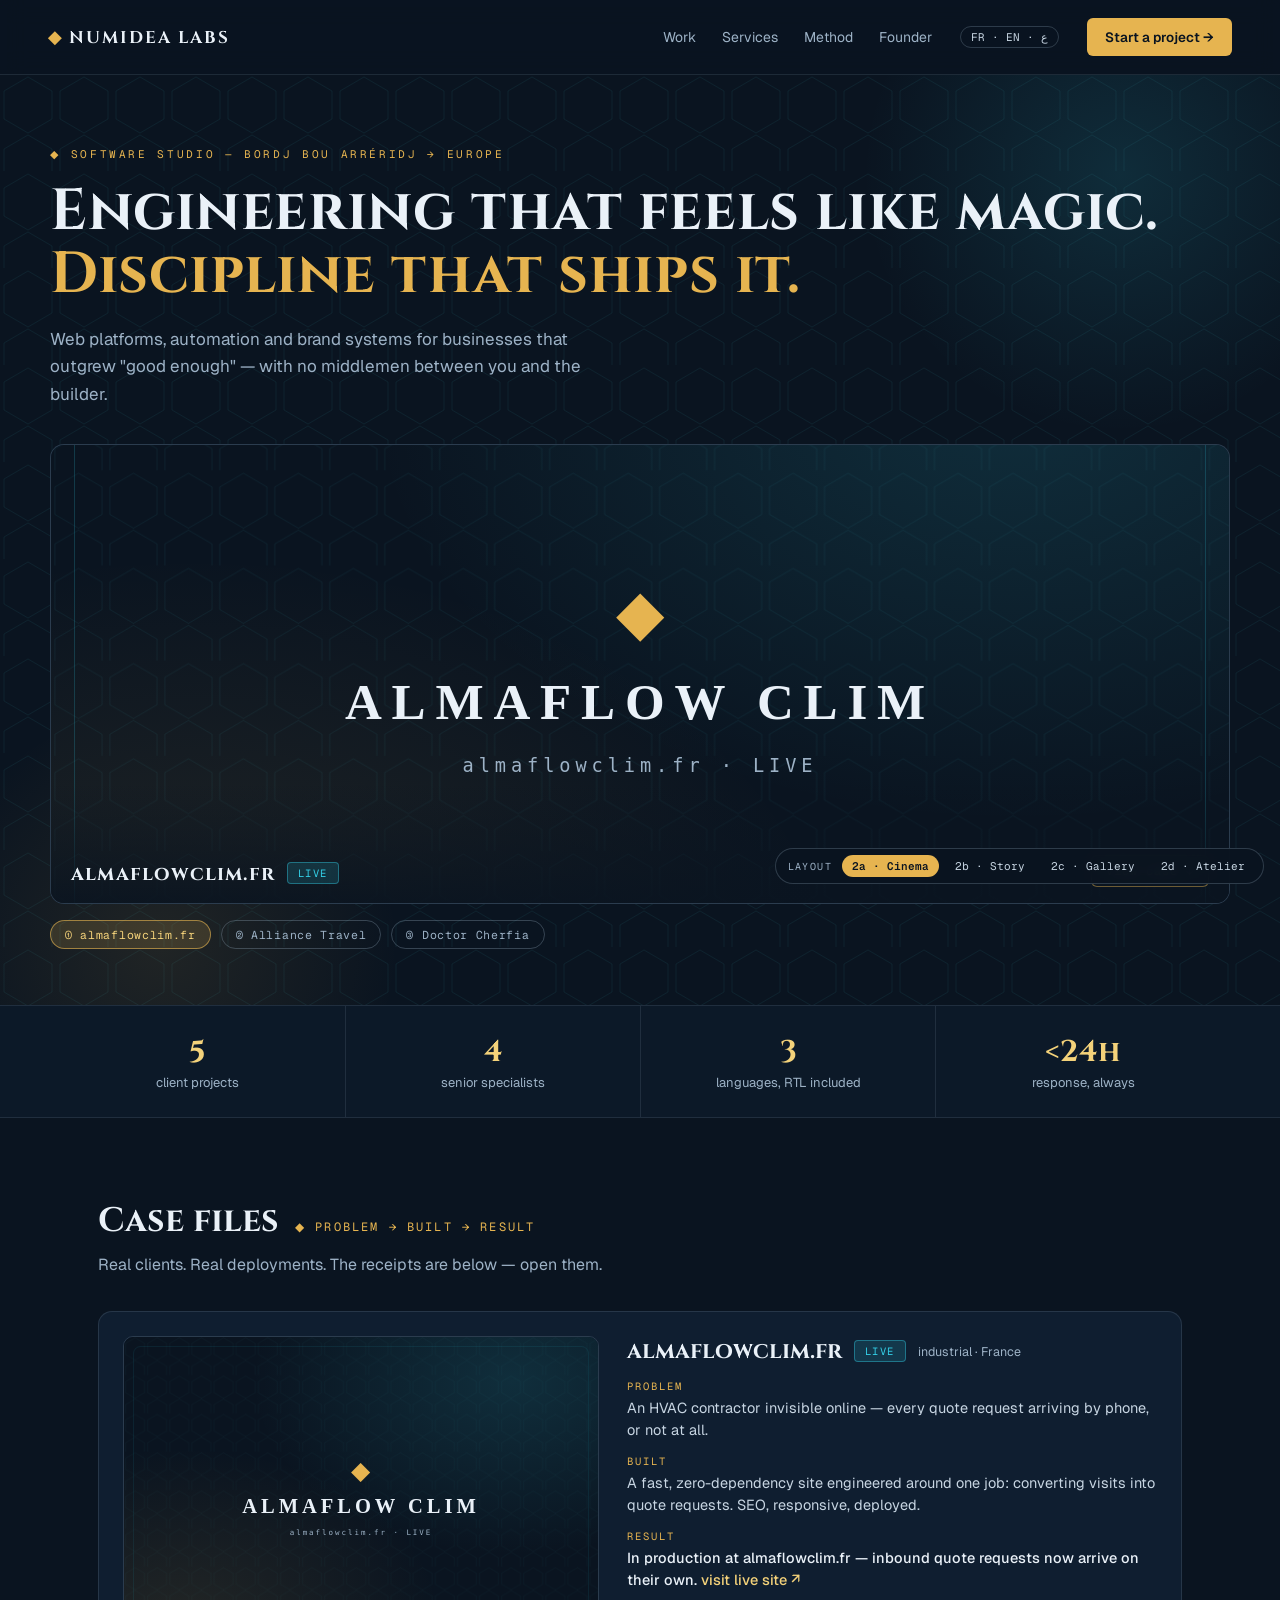
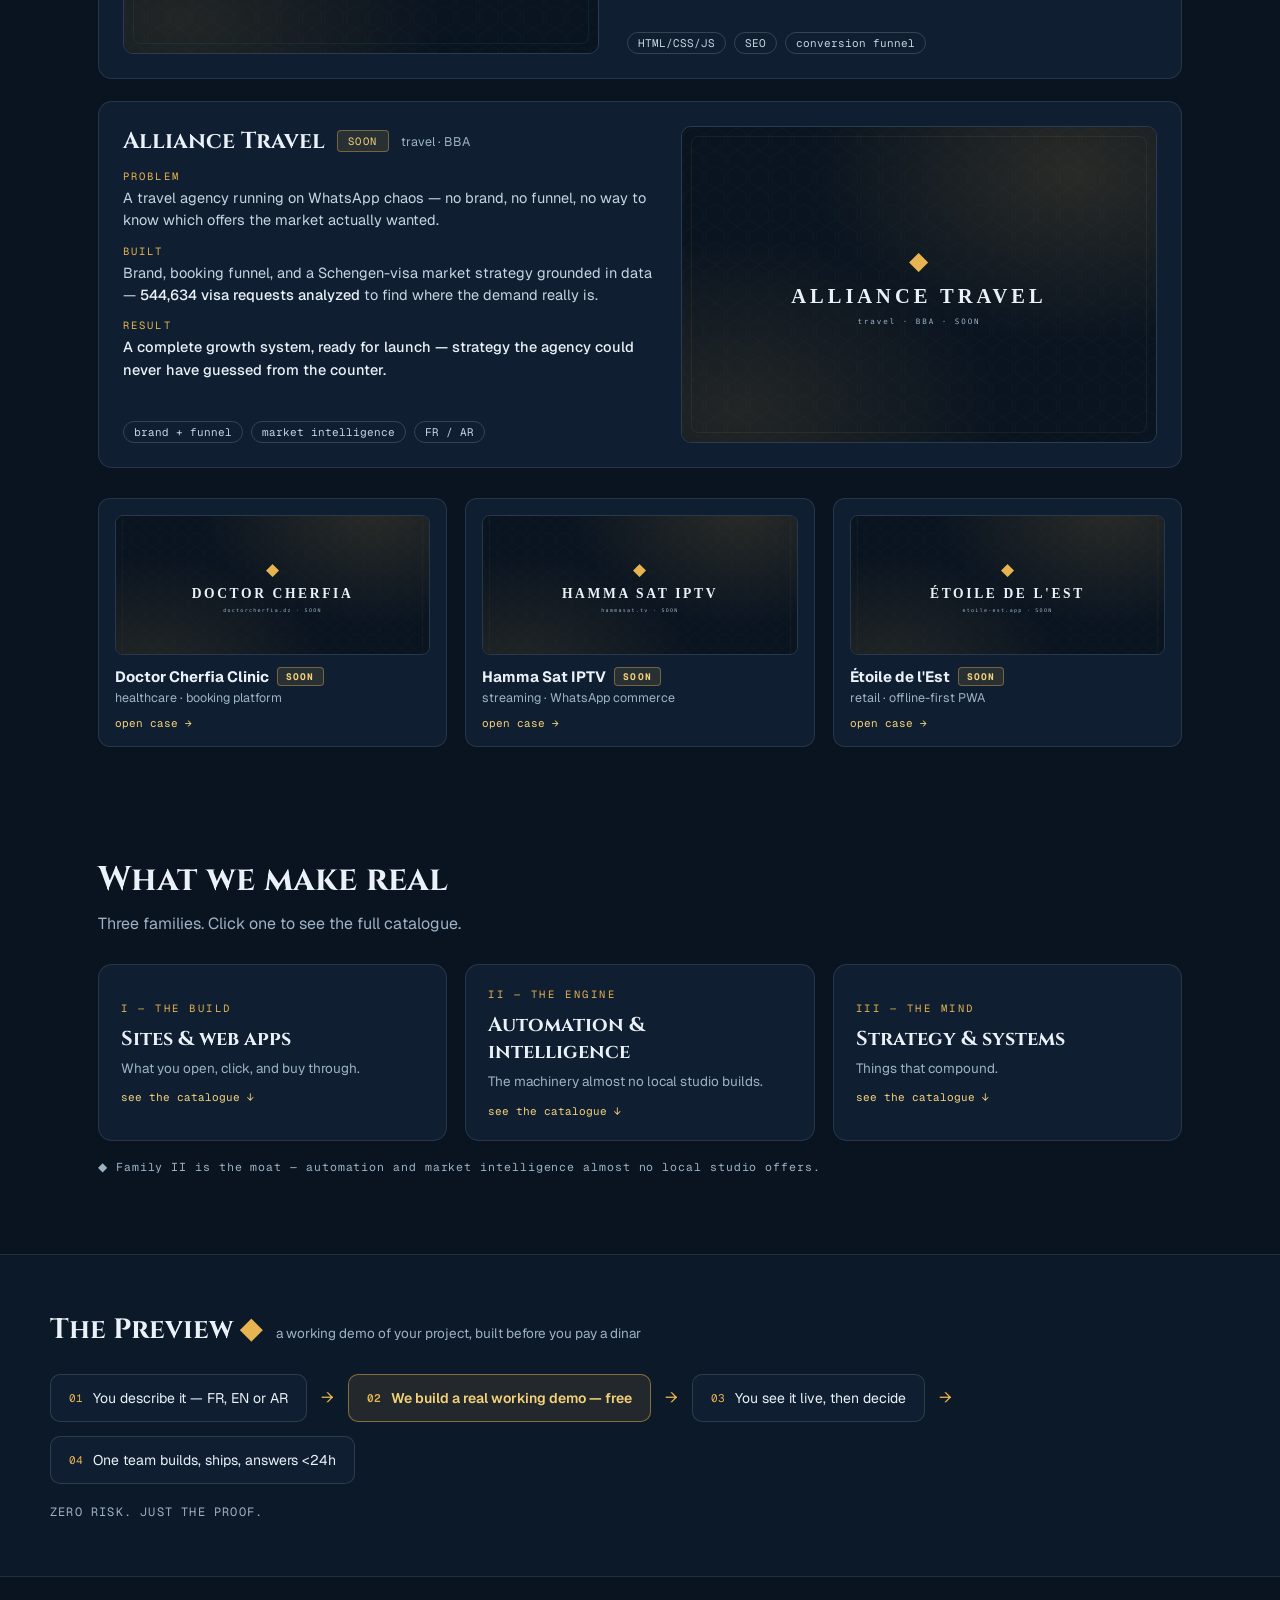
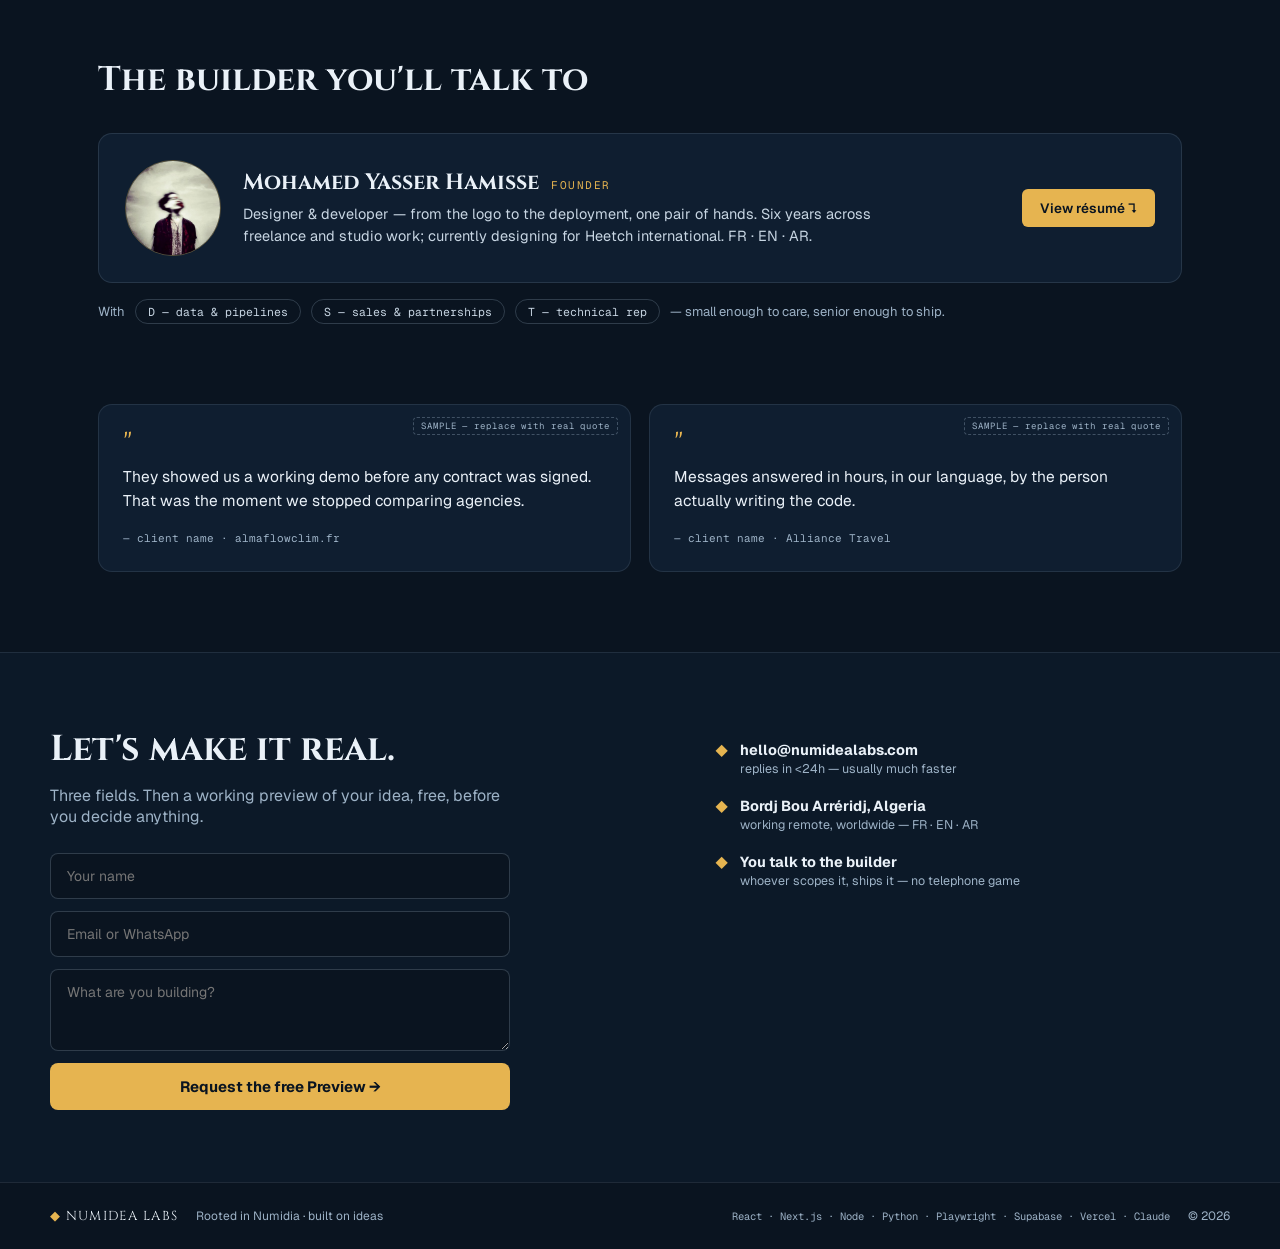
==== commit 454b6b79: "Use real GitHub profile photo as founder image, graded to theme Pulls the actual avatar from the Git" ====
--- a/index.html
+++ b/index.html
@@ -203,7 +203,7 @@
     <h2>The builder you'll talk to</h2>
     <div class="a-founder__card">
       <div class="a-founder__row">
-        <div class="a-founder__photo"><img class="cover cover--circle" src="assets/covers/founder.svg" alt="Mohamed Yasser Hamisse"></div>
+        <div class="a-founder__photo"><img class="cover cover--circle" src="assets/founder.jpg" alt="Mohamed Yasser Hamisse"></div>
         <div class="a-founder__id">
           <div class="nameline"><h3>Mohamed Yasser Hamisse</h3><span class="role">FOUNDER</span></div>
           <p>Designer &amp; developer — from the logo to the deployment, one pair of hands. Six years across freelance and studio work; currently designing for Heetch international. FR · EN · AR.</p>
@@ -436,7 +436,7 @@
 
   <section id="b-ch4" class="b-ch4">
     <div class="b-ch4__grid">
-      <div class="b-ch4__photo"><img class="cover" src="assets/covers/founder.svg" alt="Mohamed Yasser Hamisse — founder"></div>
+      <div class="b-ch4__photo"><img class="cover" src="assets/founder-duotone.jpg" alt="Mohamed Yasser Hamisse — founder"></div>
       <div>
         <div class="b-chapter-head"><span class="b-chip">CH·04</span><h2>The Builder</h2></div>
         <h3>Mohamed Yasser Hamisse</h3>
@@ -590,7 +590,7 @@
   <section id="c-founder" class="c-founder">
     <div class="c-founder__card">
       <div class="c-founder__row">
-        <div class="c-founder__photo"><img class="cover cover--circle" src="assets/covers/founder.svg" alt="Mohamed Yasser Hamisse"></div>
+        <div class="c-founder__photo"><img class="cover cover--circle" src="assets/founder.jpg" alt="Mohamed Yasser Hamisse"></div>
         <div class="c-founder__id">
           <b>Built by Mohamed Yasser Hamisse + 3 specialists</b>
           <div>Designer-developer, founder · FR EN AR · Heetch international · 6 years from logo to deployment · BBA → Europe</div>
@@ -689,7 +689,7 @@
       <a href="#d-contact"><span class="arrow">→</span> Contact</a>
     </nav>
     <div class="d-rail__card">
-      <div class="d-rail__photo"><img class="cover cover--circle" src="assets/covers/founder.svg" alt="Mohamed Yasser Hamisse"></div>
+      <div class="d-rail__photo"><img class="cover cover--circle" src="assets/founder.jpg" alt="Mohamed Yasser Hamisse"></div>
       <b>Mohamed Yasser Hamisse</b>
       <span class="sub">founder · designer-developer<br>FR · EN · AR</span>
       <div><a class="btn-ghost" href="assets/cv_yasser_hamisse_2026.pdf" target="_blank">résumé ↗</a></div>
